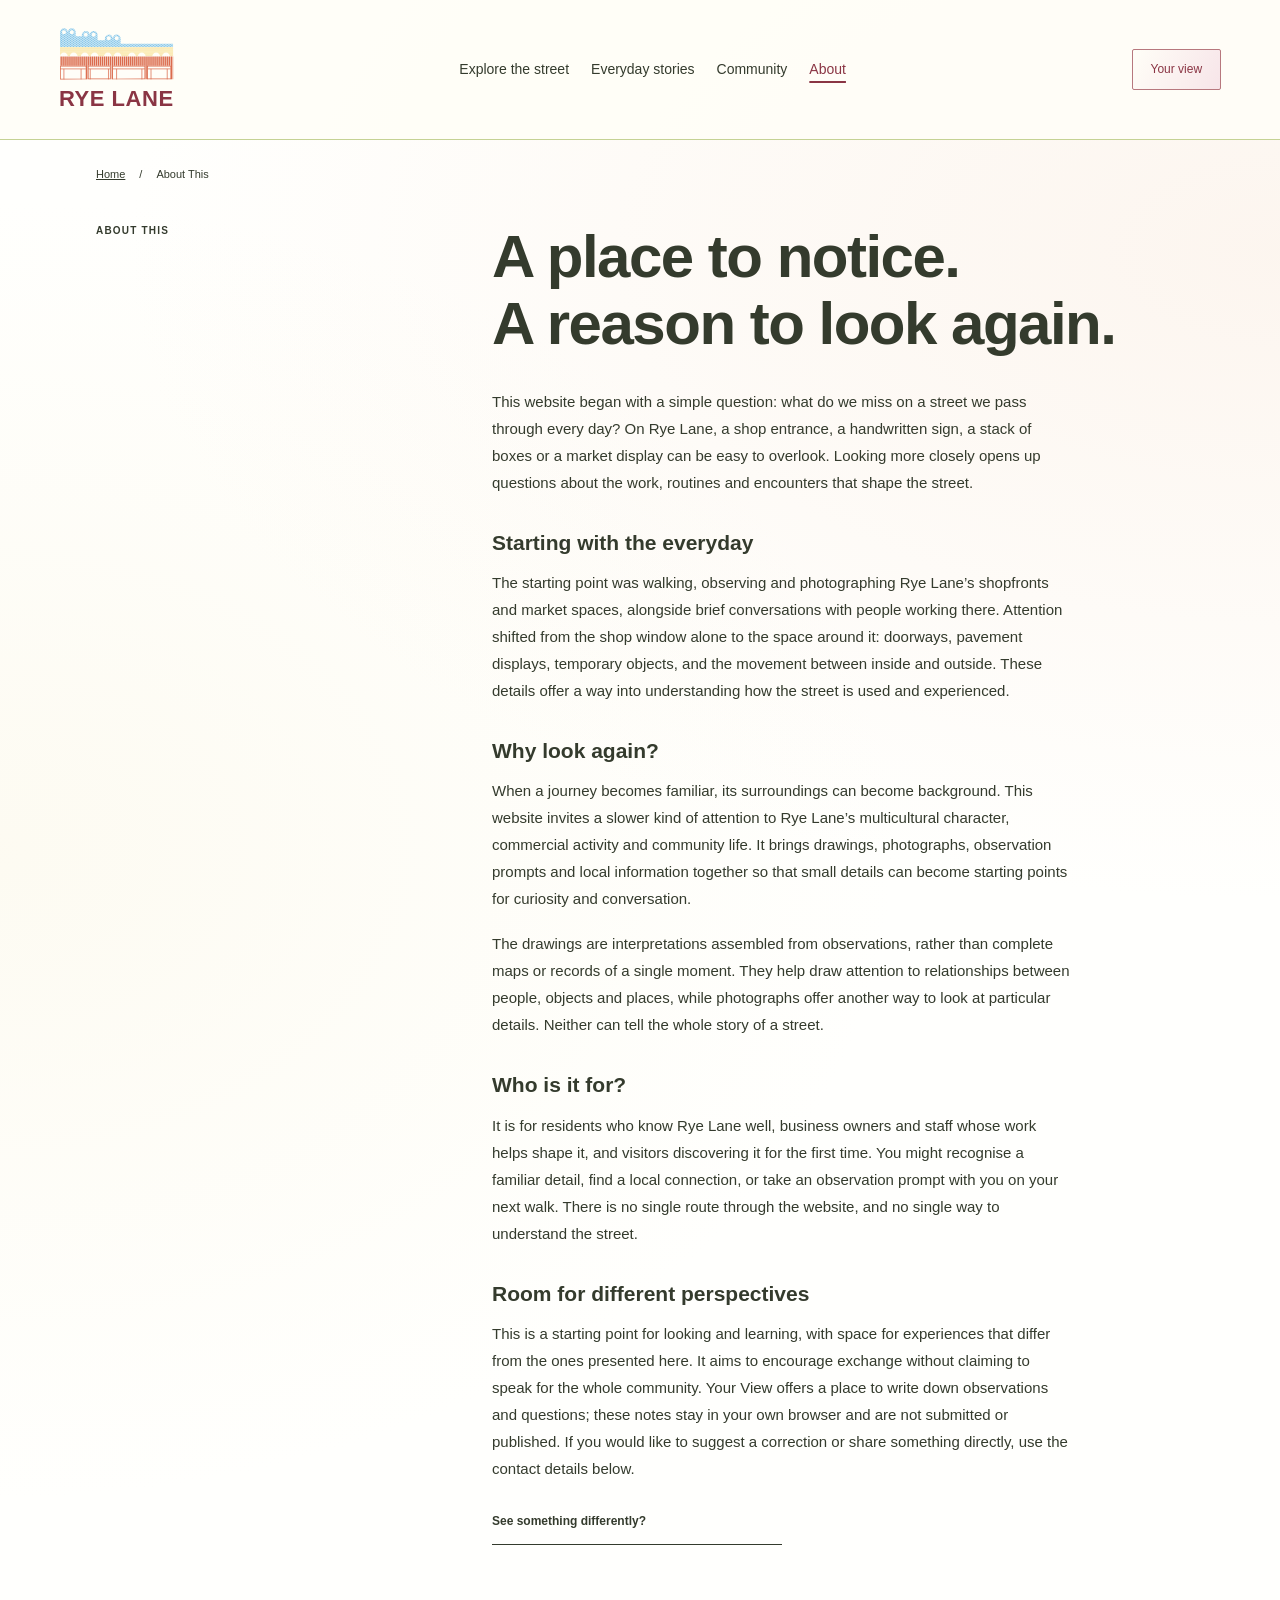
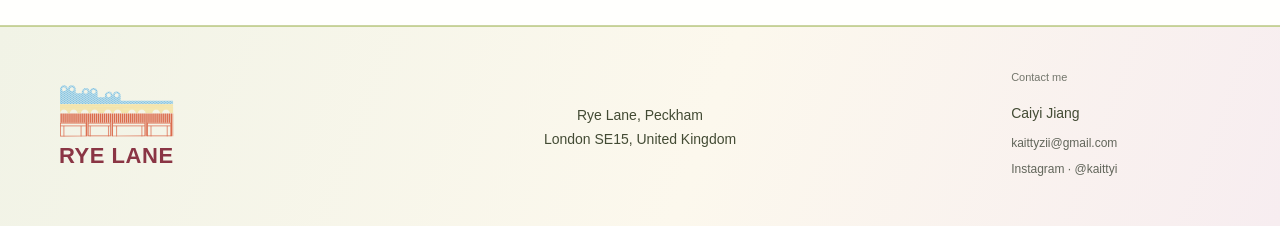
==== about.html @ 6ca85b4a "Archive current website" ====
<!doctype html>
<html lang="en"><head><meta charset="utf-8"><meta name="viewport" content="width=device-width,initial-scale=1"><meta name="description" content="Explore the shopfronts, market stalls and everyday details of Rye Lane, Peckham."><title>About This — Rye Lane</title><link rel="stylesheet" href="style.css"><link rel="stylesheet" href="theme.css?v=20261030-type-spacing"></head>
<body data-page="about"><a class="skip" href="#main">Skip to content</a><header><a class="brand" href="index.html">RYE LANE</a><nav aria-label="Main navigation"><a href="explore.html">Explore the street</a><a href="stories.html">Everyday stories</a><a href="community.html">Community</a><a href="about.html" aria-current="page">About</a></nav><a class="header-note" href="your-view.html">Your view </a></header>
<main id="main"><div class="breadcrumb"><a href="index.html">Home</a><span>/</span><span>About This</span></div><section id="about" class="about section"><p class="eyebrow">ABOUT THIS</p><div><h2 class="page-heading">A place to notice.<br>A reason to look again.</h2><div class="about-copy"><p>This website began with a simple question: what do we miss on a street we pass through every day? On Rye Lane, a shop entrance, a handwritten sign, a stack of boxes or a market display can be easy to overlook. Looking more closely opens up questions about the work, routines and encounters that shape the street.</p>
<h3>Starting with the everyday</h3><p>The starting point was walking, observing and photographing Rye Lane’s shopfronts and market spaces, alongside brief conversations with people working there. Attention shifted from the shop window alone to the space around it: doorways, pavement displays, temporary objects, and the movement between inside and outside. These details offer a way into understanding how the street is used and experienced.</p>
<h3>Why look again?</h3><p>When a journey becomes familiar, its surroundings can become background. This website invites a slower kind of attention to Rye Lane’s multicultural character, commercial activity and community life. It brings drawings, photographs, observation prompts and local information together so that small details can become starting points for curiosity and conversation.</p><p>The drawings are interpretations assembled from observations, rather than complete maps or records of a single moment. They help draw attention to relationships between people, objects and places, while photographs offer another way to look at particular details. Neither can tell the whole story of a street.</p>
<h3>Who is it for?</h3><p>It is for residents who know Rye Lane well, business owners and staff whose work helps shape it, and visitors discovering it for the first time. You might recognise a familiar detail, find a local connection, or take an observation prompt with you on your next walk. There is no single route through the website, and no single way to understand the street.</p>
<h3>Room for different perspectives</h3><p>This is a starting point for looking and learning, with space for experiences that differ from the ones presented here. It aims to encourage exchange without claiming to speak for the whole community. Your View offers a place to write down observations and questions; these notes stay in your own browser and are not submitted or published. If you would like to suggest a correction or share something directly, use the contact details below.</p></div><a class="text-link" href="your-view.html">See something differently? <span></span></a></div></section></main><footer><a class="brand" href="index.html">RYE LANE</a><p>Rye Lane, Peckham<br>London SE15, United Kingdom</p><div class="footer-contact"><h2>Contact me</h2><p>Caiyi Jiang</p><a href="mailto:kaittyzii@gmail.com">kaittyzii@gmail.com</a><a href="https://www.instagram.com/kaittyi/" target="_blank" rel="noopener noreferrer">Instagram · @kaittyi</a></div></footer>
<script src="script.js?v=20261030-market-layers"></script></body></html>
---- style.css ----
:root{--paper:#f5f0e6;--ink:#253e33;--red:#a53f2c;--line:#c9cbbd;--sage:#dfe5d6;--yellow:#eee0a8}*{box-sizing:border-box}html{scroll-behavior:smooth;scroll-padding-top:30px}body{margin:0;background:var(--paper);color:var(--ink);font-family:Arial,Helvetica,sans-serif;font-size:16px;line-height:1.55}a{color:inherit;text-decoration:none}button,input,textarea,select{font:inherit;color:inherit}button,a,select{touch-action:manipulation}button{cursor:pointer}button:focus-visible,a:focus-visible,select:focus-visible,textarea:focus-visible{outline:3px solid var(--red);outline-offset:5px}.skip{position:fixed;top:-100px;background:white;padding:15px;z-index:10}.skip:focus{top:0}header{display:flex;align-items:center;justify-content:space-between;gap:25px;padding:28px 4.6%;border-bottom:1px solid var(--line)}.brand{font-weight:800;letter-spacing:-1.5px;font-size:30px;line-height:1}.brand span{display:block;font-size:9px;letter-spacing:2.5px;margin-top:9px}nav{display:flex;gap:32px;font-size:13px}nav a:hover,footer a:hover{color:var(--red)}.header-note{font-size:12px;border:1px solid var(--ink);padding:10px 18px;border-radius:50%}.hero{padding:25px 4.6% 0}.hero-top,.hero-caption{display:flex;justify-content:space-between;align-items:center;gap:15px}.eyebrow{font-size:10px;letter-spacing:1.9px;font-weight:700}.edition{font:italic 17px Georgia,serif}.hero-title{display:flex;justify-content:space-between;align-items:end;gap:45px;padding:30px 0 40px}h1,h2,h3,p{margin-top:0}h1{font:clamp(55px,6.6vw,104px)/1.02 Georgia,serif;letter-spacing:-4px;margin:0}em{color:var(--red);font-weight:400}.hero-intro{max-width:290px;font-size:15px;padding-bottom:6px}.text-link{display:flex;align-items:center;justify-content:space-between;gap:30px;border:0;border-bottom:1px solid;background:none;padding:12px 0;font-size:12px;font-weight:700;text-align:left}.text-link span{font-size:24px}.hero-art{height:410px;position:relative;background:var(--sage);overflow:hidden;border-top:1px solid var(--ink);border-bottom:1px solid var(--ink)}.hero-art>img{width:100%;height:100%;object-fit:cover;object-position:50% 54%;mix-blend-mode:multiply}.art-label{position:absolute;left:22px;bottom:22px;background:var(--paper);padding:8px 12px;font-size:10px;letter-spacing:2px}.round-link{position:absolute;right:35px;top:30px;width:132px;height:132px;border-radius:50%;background:var(--red);color:var(--paper);display:flex;align-items:center;justify-content:center;text-align:center;font:italic 18px/1.2 Georgia,serif;transform:rotate(9deg)}.hero-caption{padding:15px 0;font-size:9px;letter-spacing:1.2px}.intro{display:grid;grid-template-columns:55px 1.4fr 1fr;gap:35px;padding:75px 8%;border-bottom:1px solid var(--line);align-items:center}.asterisk{font-size:55px;color:var(--red)}.intro>p{font:29px/1.3 Georgia,serif;margin:0}.intro>div{font-size:13px;max-width:300px}.section{padding:80px 7.5%;scroll-margin-top:20px}.section-title{display:flex;justify-content:space-between;align-items:end;gap:25px;margin-bottom:30px}h2{font:54px/1.08 Georgia,serif;letter-spacing:-1.8px;margin:14px 0 0}.section-title>p{font-size:13px;max-width:300px;margin:0 0 4px}.filters{display:flex;gap:9px;flex-wrap:wrap;margin:35px 0 30px}.filters button{border:1px solid var(--line);border-radius:25px;padding:9px 18px;background:transparent;font-size:12px}.filters button.active{background:var(--ink);border-color:var(--ink);color:var(--paper)}.filters span{margin-left:15px;font-size:9px}.scene-grid{display:grid;grid-template-columns:1.2fr 1fr;gap:36px 25px}.scene{display:block;background:none;border:0;padding:0;text-align:left;min-width:0}.scene[hidden]{display:none}.scene-img{position:relative;height:290px;overflow:hidden}.scene-img img{width:100%;height:100%;object-fit:contain;mix-blend-mode:multiply;transition:transform .4s}.scene:hover img{transform:scale(1.04)}.sage{background:var(--sage)}.peach{background:#e7c3a6}.yellow{background:var(--yellow)}.pink{background:#e6d2cc}.scene-index{position:absolute;top:14px;left:16px;font-size:11px}.open-arrow{position:absolute;right:14px;bottom:14px;border:1px solid var(--ink);border-radius:50%;height:34px;width:34px;text-align:center;line-height:32px}.scene-meta{display:flex;justify-content:space-between;align-items:center;gap:10px;margin-top:14px}.scene-meta h3{font:23px Georgia,serif;margin:0}.scene-meta>span{font-size:8px;letter-spacing:1px}.scene>p{font-size:12px;margin:7px 0 0}.small-note{font-size:11px;margin:28px 0 0;color:#536255}.stories{background:#e7e8dd}.story-feature{display:grid;grid-template-columns:1.25fr 1fr;gap:65px;align-items:center;margin:45px 0}.photo-frame{position:relative}.photo-frame img{width:100%;display:block;max-height:400px;object-fit:cover}.photo-frame>span{position:absolute;bottom:12px;left:12px;background:var(--paper);padding:6px 10px;font-size:9px;letter-spacing:1px}.story-copy h3{font:58px Georgia,serif;letter-spacing:-2px;margin:15px 0 22px}.story-copy>p:not(.eyebrow){font-size:14px;max-width:340px}.story-copy .text-link{width:100%;max-width:350px}.story-strips{display:grid;grid-template-columns:1fr 1fr;gap:40px}.story-strips button{display:flex;gap:20px;align-items:start;background:none;border:0;border-top:1px solid var(--ink);padding:20px 0;text-align:left}.story-strips button>span{font-size:12px}.story-strips button>span:last-child{margin-left:auto;font-size:24px}.story-strips h3{font:25px Georgia,serif;margin:0 0 8px}.story-strips p{font-size:12px;margin:0}.about{display:grid;grid-template-columns:1fr 2fr;gap:50px;border-bottom:1px solid var(--line)}.about h2{margin:0 0 30px}.about p:not(.eyebrow){max-width:580px;font-size:15px}.about .text-link{max-width:290px}.your-view{display:grid;grid-template-columns:1fr 1fr;gap:100px}.your-view>div>p:last-child{max-width:335px;font-size:14px;margin-top:25px}label{display:block;font-size:12px;margin-bottom:9px}select,textarea{border:1px solid #a6ae9d;background:transparent;width:100%;border-radius:0;padding:13px;font-size:13px;margin-bottom:22px}textarea{resize:vertical}.solid{width:100%;border:0;background:var(--ink);color:var(--paper);padding:15px;text-align:left;display:flex;justify-content:space-between;font-size:12px}.form-note,#note-status{font-size:11px;margin:12px 0}.download{border:0;border-bottom:1px solid;background:none;padding:8px 0;font-size:12px}footer{padding:40px 4.6%;background:var(--ink);color:var(--paper);display:flex;justify-content:space-between;align-items:center;gap:30px}footer p,footer>span{font-size:11px;margin:0}footer>span{text-align:right}dialog{border:0;padding:0;background:var(--paper);color:var(--ink);width:min(900px,94vw);max-height:90vh}dialog::backdrop{background:#10281ed1}.dialog-bar{position:sticky;top:0;background:var(--paper);display:flex;justify-content:space-between;align-items:center;padding:15px 24px;border-bottom:1px solid var(--line);z-index:1;font-size:10px;letter-spacing:1px}.dialog-bar button{background:none;border:0;padding:8px;font-size:12px}.dialog-content{padding:30px 40px}.dialog-content h2{margin:12px 0 20px}.dialog-content>img{width:100%;height:340px;object-fit:contain;background:var(--sage)}.dialog-content>p:not(.eyebrow){max-width:680px;font-size:15px}.image-switch{display:flex;gap:10px;margin:15px 0}.image-switch button{background:transparent;border:1px solid var(--ink);padding:7px 14px;font-size:11px}.image-switch button[aria-pressed=true]{background:var(--ink);color:var(--paper)}.look-prompt{display:flex;gap:30px;border-top:1px solid var(--line);padding:20px 0;margin-top:25px}.look-prompt span{font-size:9px;letter-spacing:1px;white-space:nowrap}.look-prompt p{font:22px Georgia,serif;margin:0}.small-note a{text-decoration:underline}body.modal-open{overflow:hidden}@media(min-width:1500px){main,header,footer{max-width:1600px;margin:auto}}@media(max-width:760px){header{padding:22px 6%;flex-wrap:wrap}.brand{font-size:25px}nav{order:3;width:100%;gap:22px;font-size:11px}.header-note{font-size:10px}.hero{padding:20px 6% 0}.edition{display:none}.hero-title{display:block;padding:25px 0}h1{font-size:58px;letter-spacing:-2.5px}.hero-intro{max-width:100%;margin-top:25px}.hero-intro>p{max-width:350px}.hero-intro .text-link{max-width:230px}.hero-art{height:300px}.round-link{right:15px;top:15px;width:100px;height:100px;font-size:14px}.hero-caption{font-size:8px}.hero-caption span:nth-child(2){display:none}.intro{grid-template-columns:35px 1fr;padding:45px 6%;gap:20px}.intro>p{font-size:24px}.intro>div{grid-column:2}.asterisk{font-size:38px}.section{padding:50px 6%}.section-title{display:block}.section-title>p{margin-top:22px}h2{font-size:43px}.scene-grid{grid-template-columns:1fr;gap:28px}.scene-img{height:270px}.scene-meta h3{font-size:23px}.filters{gap:7px}.filters button{font-size:10px;padding:9px 12px}.story-feature{grid-template-columns:1fr;gap:30px}.story-copy h3{font-size:48px}.story-strips{grid-template-columns:1fr;gap:10px}.about,.your-view{grid-template-columns:1fr;gap:28px}.about h2{font-size:39px}footer{align-items:start;flex-wrap:wrap;padding:30px 6%}footer>span{text-align:left}.dialog-content{padding:25px}.dialog-content h2{font-size:35px}.dialog-content>img{height:240px}.look-prompt{display:block}.look-prompt p{margin-top:12px}}@media(prefers-reduced-motion:reduce){html{scroll-behavior:auto}.scene-img img{transition:none}}

/* Illustrated homepage directory */
.hero-title{max-width:900px;margin:0 auto;text-align:center;display:block;padding:28px 0 38px}.hero-title h1{font-size:clamp(46px,5.1vw,76px);letter-spacing:-2.5px}.hero-title h1 br{display:none}.hero-intro{max-width:620px;margin:23px auto 0;padding:0;font-size:15px}.hero-intro p{margin-bottom:0}.hero-intro .text-link{display:none}.illustrated-directory{max-width:900px;margin:0 auto;display:grid;grid-template-columns:repeat(3,1fr);gap:22px}.illustrated-link{display:block;position:relative;padding:8px 20px 25px;text-align:center;color:var(--ink);border:1px solid transparent;transition:transform .2s,border-color .2s}.illustrated-link:hover{transform:translateY(-5px);border-color:var(--ink)}.illustrated-link svg{display:block;width:100%;height:175px;max-width:220px;margin:0 auto}.illustrated-link h2{font:24px Georgia,serif;letter-spacing:-.6px;margin:0 0 6px}.illustrated-link p{font-size:10px;margin:0}.tile-arrow{position:absolute;right:12px;top:10px;font-size:20px}.cream{background:#e6dfc7}.apricot{background:#e6bba2}.moss{background:#c7d1bb}.rose{background:#e7c9c3}.ochre{background:#e7cf8d}.blue{background:#c9d8d5}.directory-caption{text-align:center;font-size:9px;letter-spacing:1.5px;margin:26px 0 40px}.intro{padding-top:45px;padding-bottom:45px}@media(max-width:760px){.hero-title{padding-top:24px}.hero-title h1{font-size:43px;letter-spacing:-1.8px}.hero-intro{font-size:13px}.hero-intro>p{max-width:none}.illustrated-directory{grid-template-columns:repeat(2,1fr);gap:12px}.illustrated-link{padding:5px 10px 20px}.illustrated-link svg{height:140px}.illustrated-link h2{font-size:20px}.illustrated-link p{font-size:9px}.directory-caption{font-size:8px;letter-spacing:1px}}@media(prefers-reduced-motion:reduce){.illustrated-link{transition:none}}

.breadcrumb{display:flex;gap:14px;padding:25px 7.5% 0;font-size:11px}.breadcrumb a{text-decoration:underline}.breadcrumb+.section{padding-top:40px}body:has(.hero) footer{margin-top:25px}.scene-grid{align-items:start}

.page-heading{font:72px/1.05 Georgia,serif;letter-spacing:-2.5px;margin:20px 0 30px}.feed-explainer{border-left:3px solid var(--red);padding:14px 22px;background:#e7e8dd;font-size:13px;margin:35px 0}.feed-explainer p{margin:8px 0 0;max-width:720px}.feed-header{display:flex;justify-content:space-between;gap:20px;align-items:center;margin-top:50px}.feed-header h2,.sub-heading{font-size:32px;margin:0}.sub-heading{margin:55px 0 25px}#feed-status{font-size:12px;margin:18px 0}.news-card{border-top:1px solid var(--line);padding:25px 0}.news-card h3{font:27px/1.25 Georgia,serif;margin:10px 0 16px}.news-card p{font-size:14px;max-width:740px}.news-card .text-link{max-width:280px}.community-links{display:grid;grid-template-columns:1fr 1fr;gap:20px}.community-links>a{background:var(--sage);padding:25px}.community-links>a:nth-child(2n){background:#e6d6bc}.community-links span{font-size:9px;letter-spacing:1.5px}.community-links h3{font:26px Georgia,serif;margin:15px 0}.community-links p{font-size:13px;margin:0}.history-intro{font-size:18px;max-width:620px}.history-art{background:var(--sage);margin:35px 0 60px}.history-art img{width:100%;height:300px;object-fit:contain;mix-blend-mode:multiply}.history-art p{font-size:10px;padding:10px 20px}.timeline article{display:grid;grid-template-columns:190px 1fr;gap:40px;padding:35px 0;border-top:1px solid var(--line)}.timeline article>span{font-size:11px;letter-spacing:1px;color:var(--red);padding-top:5px}.timeline h2{font-size:31px;margin:0 0 15px;letter-spacing:-.5px}.timeline p{font-size:15px;max-width:640px}.timeline a{font-size:12px;text-decoration:underline}.history-end{background:var(--sage);padding:35px;margin:40px 0}.history-end h2{font-size:35px;margin:0 0 15px}.history-end p{font-size:14px}nav{gap:22px}.illustrated-directory{grid-template-columns:repeat(4,1fr);max-width:1100px;gap:18px}.illustrated-link h2{font-size:22px}.illustrated-link svg{height:155px}@media(max-width:1000px){nav{gap:14px;font-size:11px}.illustrated-directory{grid-template-columns:repeat(3,1fr)}}@media(max-width:760px){nav{flex-wrap:wrap;gap:12px 20px}.illustrated-directory{grid-template-columns:repeat(2,1fr)}.illustrated-link h2{font-size:19px}.illustrated-link svg{height:140px}.page-heading{font-size:48px}.community-links{grid-template-columns:1fr}.timeline article{grid-template-columns:1fr;gap:16px}.feed-header h2{font-size:27px}.feed-header{align-items:start}.feed-header button{font-size:10px}.history-art img{height:220px}}

.illustrated-directory{grid-template-columns:repeat(3,1fr);max-width:960px}.illustrated-link svg{height:150px}.illustrated-link h2{font-size:24px}.illustrated-link p{font-size:9px;letter-spacing:.25px}.shop-photo-grid{display:grid;grid-template-columns:1fr 1fr;gap:35px;margin-top:45px}.shop-photo-grid img{width:100%;height:320px;object-fit:cover}.shop-photo-grid .eyebrow{margin-top:20px}.shop-photo-grid h2{font-size:30px;margin:12px 0 20px}.shop-photo-grid p:not(.eyebrow){font-size:14px}.walk-cards{display:grid;grid-template-columns:repeat(3,1fr);gap:22px;margin:45px 0}.walk-cards article{background:var(--sage);padding:25px}.walk-cards article:nth-child(2){background:#e7cf8d}.walk-cards article:nth-child(3){background:#e7c9c3}.walk-number{display:block;font:65px Georgia,serif;opacity:.5;margin-bottom:25px}.walk-cards h2{font-size:30px;margin:15px 0 20px}.walk-cards p{font-size:13px}.walk-cards details{font-size:12px;border-top:1px solid #8c9b88;padding-top:15px}.walk-cards summary{cursor:pointer}.walk-cards details p{margin-top:15px}.walk-cards a{display:block;font-size:11px;text-decoration:underline;margin-top:22px}@media(max-width:760px){.illustrated-directory{grid-template-columns:repeat(3,1fr);gap:10px}.illustrated-link{padding:5px 8px 18px}.illustrated-link svg{height:105px}.illustrated-link h2{font-size:17px}.illustrated-link p{font-size:8px}.tile-arrow{font-size:15px;right:7px;top:6px}.shop-photo-grid,.walk-cards{grid-template-columns:1fr}.shop-photo-grid img{height:300px}}@media(max-width:450px){.illustrated-link h2{font-size:15px}.illustrated-link svg{height:85px}.illustrated-link p{line-height:1.4}}

/* Revised palette: paper, ink, cobalt and vermilion. */
:root{--paper:#fffdf7;--ink:#242522;--red:#254edb;--line:#d7d7cf;--sage:#e7edff;--yellow:#ffe46b}header{border-bottom-color:var(--ink)}.brand{color:#254edb}.hero-top .eyebrow{color:#254edb}.hero-title{max-width:940px;padding:38px 0 42px}.hero-title .home-title{font:38px/1.15 Georgia,serif;letter-spacing:-1px;color:#254edb;margin:0 0 24px}.home-statement{font:18px/1.8 Arial,Helvetica,sans-serif;max-width:900px;margin:0 auto;text-align:center;letter-spacing:0}.illustrated-directory{gap:22px}.illustrated-link{border:1px solid #242522;padding-top:10px}.illustrated-link:hover{border-color:#254edb;box-shadow:5px 5px 0 #254edb}.cream{background:#fff8df}.apricot{background:#ffded0}.moss{background:#edf1ff}.rose{background:#ffe7dc}.ochre{background:#ffe46b}.blue{background:#e3edff}.illustrated-link svg{color:#242522}.illustrated-link svg [fill="#f7edda"],.illustrated-link svg [fill="#f6edda"],.illustrated-link svg [fill="#f8edda"]{fill:#fffdf7}.illustrated-link svg [fill="#a54831"],.illustrated-link svg [fill="#a44731"],.illustrated-link svg [fill="#a74d37"],.illustrated-link svg [fill="#a53f2c"],.illustrated-link svg [fill="#ad4c32"],.illustrated-link svg [fill="#a95a42"]{fill:#f56336}.illustrated-link svg [fill="#b6c6a7"],.illustrated-link svg [fill="#8fa58c"],.illustrated-link svg [fill="#8ca78e"],.illustrated-link svg [fill="#406c57"]{fill:#5278ed}.illustrated-link svg [fill="#d7b36b"],.illustrated-link svg [fill="#d6b166"],.illustrated-link svg [fill="#d6b163"],.illustrated-link svg [fill="#edcb79"],.illustrated-link svg [fill="#e2b35e"],.illustrated-link svg [fill="#e5bd66"]{fill:#ffe46b}.stories{background:#f1f4ff}.feed-explainer,.history-end{background:#edf1ff}.community-links>a{background:#edf1ff}.community-links>a:nth-child(2n){background:#fff3cd}.walk-cards article{background:#edf1ff}.walk-cards article:nth-child(2){background:#ffe46b}.walk-cards article:nth-child(3){background:#ffded0}.timeline article>span{color:#254edb}.solid{background:#254edb}footer{background:#242522;color:#fffdf7}footer .brand{color:#fffdf7}.directory-caption{color:#254edb}@media(max-width:760px){.hero-title{padding:28px 0 32px}.hero-title .home-title{font-size:30px}.home-statement{font-size:14px;line-height:1.8}.illustrated-directory{gap:12px}}
/* Graffiti poster palette: asphalt, acid lime, violet, orange. */
:root{--paper:#e9e7df;--ink:#171717;--red:#6838dc;--line:#9a9a91;--sage:#d4e953;--yellow:#d4e953}body{background:#e9e7df}header{background:#171717;color:#e9e7df;border-bottom:3px solid #c5f12a}.brand{color:#c5f12a}.header-note{border-color:#c5f12a;color:#c5f12a;border-radius:0;transform:rotate(-4deg)}nav a:hover{color:#c5f12a}.hero-top .eyebrow{color:#171717}.hero-title .home-title{color:#171717;font-family:Arial,Helvetica,sans-serif;font-weight:900;font-size:44px;letter-spacing:-2px;text-transform:uppercase;line-height:1.05;display:inline-block;background:#c5f12a;padding:10px 18px;transform:rotate(-1.5deg)}.home-statement{font-size:16px;line-height:1.8}.illustrated-link{border:2px solid #171717;box-shadow:5px 5px 0 #171717;color:#171717}.illustrated-link:hover{border-color:#171717;box-shadow:8px 8px 0 #171717;transform:translate(-2px,-3px)}.cream{background:#c5f12a}.apricot{background:#ff7940}.moss{background:#a17aec}.rose{background:#ff7940}.ochre{background:#c5f12a}.blue{background:#b2a1ee}.illustrated-link:nth-child(3n+2){transform:rotate(.6deg)}.illustrated-link:nth-child(3n+2):hover{transform:rotate(.6deg) translate(-2px,-3px)}.illustrated-link h2{font:900 22px/1.1 Arial,Helvetica,sans-serif;letter-spacing:-.8px}.illustrated-link p{margin-top:10px;font-size:9px;font-weight:700}.illustrated-link svg [fill="#f7edda"],.illustrated-link svg [fill="#f6edda"],.illustrated-link svg [fill="#f8edda"]{fill:#e9e7df}.illustrated-link svg [fill="#a54831"],.illustrated-link svg [fill="#a44731"],.illustrated-link svg [fill="#a74d37"],.illustrated-link svg [fill="#a53f2c"],.illustrated-link svg [fill="#ad4c32"],.illustrated-link svg [fill="#a95a42"]{fill:#ff7940}.illustrated-link svg [fill="#b6c6a7"],.illustrated-link svg [fill="#8fa58c"],.illustrated-link svg [fill="#8ca78e"],.illustrated-link svg [fill="#406c57"]{fill:#7545d5}.illustrated-link svg [fill="#d7b36b"],.illustrated-link svg [fill="#d6b166"],.illustrated-link svg [fill="#d6b163"],.illustrated-link svg [fill="#edcb79"],.illustrated-link svg [fill="#e2b35e"],.illustrated-link svg [fill="#e5bd66"]{fill:#c5f12a}.directory-caption{color:#171717;font-weight:800}.stories{background:#d8cbed}.feed-explainer,.history-end{background:#d5e78c}.community-links>a{background:#d5e78c}.community-links>a:nth-child(2n){background:#d0b5ef}.walk-cards article{background:#c5f12a}.walk-cards article:nth-child(2){background:#b2a1ee}.walk-cards article:nth-child(3){background:#ff9970}.timeline article>span{color:#5830b4}.solid{background:#171717;color:#c5f12a}footer{background:#171717;color:#e9e7df}footer .brand{color:#c5f12a}.text-link:hover{color:#5830b4}@media(max-width:760px){.hero-title .home-title{font-size:30px;padding:9px 12px}.home-statement{font-size:14px}.illustrated-link h2{font-size:16px}.illustrated-link p{font-size:8px}}@media(max-width:450px){.illustrated-link h2{font-size:14px}}
/* Wall reference: chalk, soot, faded brick and small spray-colour accents. */
:root{--paper:#e6e3db;--ink:#20201f;--red:#d8753f;--line:#aaa69c;--sage:#d8d5cc;--yellow:#d5bd59}body{background:#e6e3db;color:#20201f}header{background:#e6e3db;color:#20201f;border-bottom:1px solid #99968d}.brand{color:#20201f}.header-note{border:1px solid #20201f;color:#20201f;background:#f2f0e9;transform:rotate(-2deg)}nav a:hover{color:#ab542b}.hero-top .eyebrow{color:#55534c}.hero-title .home-title{color:#20201f;background:none;transform:none;padding:0;font-size:42px;letter-spacing:-2px;margin-bottom:24px}.hero-title .home-title:after{content:"";display:block;height:5px;width:115px;margin:19px auto 0;background:#d8753f;transform:rotate(-2deg)}.home-statement{color:#393936}.illustrated-directory{gap:25px}.illustrated-link,.cream,.apricot,.moss,.rose,.ochre,.blue{background:#f1efe9;border:1px solid #343432;box-shadow:3px 4px 0 #a8a49a;position:relative}.illustrated-link:before{content:"";position:absolute;left:10px;right:10px;top:8px;bottom:8px;border-top:1px solid #bbb7ad;pointer-events:none}.illustrated-link:nth-child(3n+2){transform:rotate(.5deg)}.illustrated-link:nth-child(3n){transform:rotate(-.35deg)}.illustrated-link:hover{border-color:#20201f;box-shadow:5px 7px 0 #8c887e;transform:translateY(-3px)}.illustrated-link:nth-child(3n+2):hover{transform:rotate(.5deg) translateY(-3px)}.illustrated-link:nth-child(3n):hover{transform:rotate(-.35deg) translateY(-3px)}.illustrated-link h2{color:#20201f}.illustrated-link p{color:#59574f}.tile-arrow{color:#d8753f}.illustrated-link:nth-child(3n+2) .tile-arrow{color:#b9507a}.illustrated-link:nth-child(3n) .tile-arrow{color:#438e98}.illustrated-link svg [fill="#f7edda"],.illustrated-link svg [fill="#f6edda"],.illustrated-link svg [fill="#f8edda"]{fill:#d4d1c8}.illustrated-link svg [fill="#a54831"],.illustrated-link svg [fill="#a44731"],.illustrated-link svg [fill="#a74d37"],.illustrated-link svg [fill="#a53f2c"],.illustrated-link svg [fill="#ad4c32"],.illustrated-link svg [fill="#a95a42"]{fill:#d8753f}.illustrated-link svg [fill="#b6c6a7"],.illustrated-link svg [fill="#8fa58c"],.illustrated-link svg [fill="#8ca78e"],.illustrated-link svg [fill="#406c57"]{fill:#72afb4}.illustrated-link svg [fill="#d7b36b"],.illustrated-link svg [fill="#d6b166"],.illustrated-link svg [fill="#d6b163"],.illustrated-link svg [fill="#edcb79"],.illustrated-link svg [fill="#e2b35e"],.illustrated-link svg [fill="#e5bd66"]{fill:#d5bd59}.illustrated-link:nth-child(3) svg [fill="#a44731"]{fill:#c66391}.directory-caption{color:#56534c}.stories{background:#d5d2c9}.feed-explainer,.history-end{background:#d8d4c9}.community-links>a{background:#dedbd2}.community-links>a:nth-child(2n){background:#d3d7d5}.walk-cards article{background:#dedbd2}.walk-cards article:nth-child(2){background:#e1d8b5}.walk-cards article:nth-child(3){background:#d9c9c2}.timeline article>span{color:#a64c26}.solid{background:#20201f;color:#f1efe9}footer{background:#292928;color:#e6e3db}footer .brand{color:#e6e3db}.text-link:hover{color:#a64c26}@media(max-width:760px){.hero-title .home-title{font-size:30px}.illustrated-directory{gap:14px}}
/* Street scenes share one neutral background. */
.explore .scene-img{background:#f1efe9;border:1px solid #aaa69c;box-shadow:none;transform:none}
.explore .scene-img img{filter:grayscale(1);mix-blend-mode:multiply}

.source-detail{font-size:11px!important;line-height:1.6;color:#625e55;max-width:640px;margin:12px 0 0}.history .timeline{margin-top:45px}
/* Softer wall palette: warm chalk, graphite, dusty teal and clay. */
:root{--paper:#f0ede6;--ink:#353632;--red:#a96950;--line:#c6c3ba;--sage:#dedfd7;--yellow:#c7b782}body{background:var(--paper);color:var(--ink)}header{background:var(--paper);color:var(--ink);border-bottom:1px solid #c6c3ba}.brand{color:#3e514d}.header-note{color:#3e514d;border-color:#89958d;background:transparent;transform:none}.hero-title .home-title{color:#3e514d}.hero-title .home-title:after{background:#b38870;height:3px}.home-statement{color:#50514b}.hero-top .eyebrow,.edition{color:#6a6c63}.illustrated-link,.cream,.apricot,.moss,.rose,.ochre,.blue{background:#f8f6f0;border:1px solid #b7b9af;box-shadow:2px 3px 0 #d3d0c6}.illustrated-link:before{border-top-color:#dfdcd2}.illustrated-link:nth-child(3n+2),.illustrated-link:nth-child(3n){transform:none}.illustrated-link:hover,.illustrated-link:nth-child(3n+2):hover,.illustrated-link:nth-child(3n):hover{border-color:#82948c;box-shadow:3px 5px 0 #d3d0c6;transform:translateY(-2px)}.illustrated-link h2{color:#3e514d}.illustrated-link p{color:#71736a}.illustrated-link svg{color:#52594f}.tile-arrow,.illustrated-link:nth-child(3n+2) .tile-arrow,.illustrated-link:nth-child(3n) .tile-arrow{color:#8c9b90}.illustrated-link svg [fill="#f7edda"],.illustrated-link svg [fill="#f6edda"],.illustrated-link svg [fill="#f8edda"]{fill:#e5e1d6}.illustrated-link svg [fill="#a54831"],.illustrated-link svg [fill="#a44731"],.illustrated-link svg [fill="#a74d37"],.illustrated-link svg [fill="#a53f2c"],.illustrated-link svg [fill="#ad4c32"],.illustrated-link svg [fill="#a95a42"]{fill:#bd927b}.illustrated-link svg [fill="#b6c6a7"],.illustrated-link svg [fill="#8fa58c"],.illustrated-link svg [fill="#8ca78e"],.illustrated-link svg [fill="#406c57"]{fill:#9fb8af}.illustrated-link svg [fill="#d7b36b"],.illustrated-link svg [fill="#d6b166"],.illustrated-link svg [fill="#d6b163"],.illustrated-link svg [fill="#edcb79"],.illustrated-link svg [fill="#e2b35e"],.illustrated-link svg [fill="#e5bd66"]{fill:#cfc096}.illustrated-link:nth-child(3) svg [fill="#a44731"]{fill:#b99ba4}.directory-caption{color:#72756a}.stories{background:#e6e7de}.feed-explainer,.history-end,.community-links>a{background:#e1e5da}.community-links>a:nth-child(2n){background:#e6dfd3}.walk-cards article{background:#e1e5da}.walk-cards article:nth-child(2){background:#e8e1cd}.walk-cards article:nth-child(3){background:#e6dcd6}.solid{background:#485b50;color:#f8f6f0}footer{background:#48534a;color:#f0ede6}footer .brand{color:#f0ede6}.explore .scene-img{background:#f8f6f0;border-color:#c6c3ba}
/* Brighter page canvas; preserve the current illustration colours. */
:root{--paper:#fffefa}body,header{background:#fffefa}.illustrated-link,.cream,.apricot,.moss,.rose,.ochre,.blue{background:#fffefa}.header-note{background:transparent}.explore .scene-img{background:#fffefa}dialog,.dialog-bar{background:#fffefa}
/* Pinterest references: sky blue / cream landscape + green / pink illustration. */
:root{--paper:#fffdf5;--ink:#285d4f;--red:#c9785d;--line:#ccd3b7;--sage:#e8edce;--yellow:#d2d88d}body,header{background:#fffdf5;color:#285d4f}header{border-bottom-color:#cbd1b5}.brand,.hero-title .home-title{color:#285d4f}.header-note{color:#285d4f;border-color:#77977c;background:#f5f5df}.hero-top .eyebrow,.edition{color:#547762}.home-statement{color:#365d50}.hero-title .home-title:after{background:#87a9cf;height:4px;width:120px}.illustrated-link{border:1px solid #a7bc98;box-shadow:2px 3px 0 #d8dfc5}.illustrated-link,.cream{background:#f8f4df}.apricot{background:#f1dbd6}.moss{background:#e2e7b4}.rose{background:#f1dfeb}.ochre{background:#e9edc7}.blue{background:#e1ebf7}.illustrated-link:nth-child(1){background:#e1ebf7}.illustrated-link:nth-child(2){background:#e3e9bc}.illustrated-link:nth-child(3){background:#f1dfe9}.illustrated-link:nth-child(4){background:#e5edda}.illustrated-link:nth-child(5){background:#f8f1d9}.illustrated-link:nth-child(6){background:#e1ebf7}.illustrated-link:nth-child(7){background:#f1dfe9}.illustrated-link:nth-child(8){background:#e3e9bc}.illustrated-link:nth-child(9){background:#f8f1d9}.illustrated-link:before{border-top-color:#ffffff99}.illustrated-link h2{color:#285d4f}.illustrated-link p{color:#506c58}.illustrated-link svg{color:#34775e}.illustrated-link svg [fill="#f7edda"],.illustrated-link svg [fill="#f6edda"],.illustrated-link svg [fill="#f8edda"]{fill:#fff9e7}.illustrated-link svg [fill="#a54831"],.illustrated-link svg [fill="#a44731"],.illustrated-link svg [fill="#a74d37"],.illustrated-link svg [fill="#a53f2c"],.illustrated-link svg [fill="#ad4c32"],.illustrated-link svg [fill="#a95a42"]{fill:#d99079}.illustrated-link svg [fill="#b6c6a7"],.illustrated-link svg [fill="#8fa58c"],.illustrated-link svg [fill="#8ca78e"],.illustrated-link svg [fill="#406c57"]{fill:#86a8cf}.illustrated-link svg [fill="#d7b36b"],.illustrated-link svg [fill="#d6b166"],.illustrated-link svg [fill="#d6b163"],.illustrated-link svg [fill="#edcb79"],.illustrated-link svg [fill="#e2b35e"],.illustrated-link svg [fill="#e5bd66"]{fill:#cbd38c}.illustrated-link:nth-child(3) svg [fill="#a44731"]{fill:#ddaecb}.tile-arrow,.illustrated-link:nth-child(3n+2) .tile-arrow,.illustrated-link:nth-child(3n) .tile-arrow{color:#448168}.illustrated-link:hover,.illustrated-link:nth-child(3n+2):hover,.illustrated-link:nth-child(3n):hover{border-color:#477b61;box-shadow:3px 5px 0 #c7d4b5}.directory-caption{color:#5d7b5a}.stories{background:#edf2df}.feed-explainer,.history-end,.community-links>a{background:#e9edce}.community-links>a:nth-child(2n){background:#e1ebf7}.walk-cards article{background:#e1ebf7}.walk-cards article:nth-child(2){background:#e3e9bc}.walk-cards article:nth-child(3){background:#f1dfe9}.solid{background:#34775e;color:#fffdf5}footer{background:#dce5c7;color:#285d4f}footer .brand{color:#285d4f}.explore .scene-img{background:#fffdf5;border-color:#c9c9bb}.explore .scene-img img{filter:grayscale(1)}dialog,.dialog-bar{background:#fffdf5}.timeline article>span{color:#976047}.text-link:hover{color:#976047}
---- theme.css ----
/* Paper collage / apple green / berry, with static colour washes. */
:root{--paper:#fffef8;--ink:#343b2d;--red:#a44955;--line:#cbd4a3;--sage:#edf1d3;--yellow:#f1e8ad}body{background:#fffef8;color:#343b2d}header{background:#fffef8;color:#343b2d;border-bottom:1px solid #c5d294}.brand{color:#8a3544}.header-note{color:#8a3544;border:1px solid #b7787e;background:linear-gradient(115deg,#fffef7,#f7e5e9);border-radius:2px}nav a:hover{color:#a44955}.hero{background:radial-gradient(ellipse 35% 24% at 8% 17%,#dae7f8a6,transparent 100%),radial-gradient(ellipse 38% 24% at 94% 23%,#f6dce2a6,transparent 100%),radial-gradient(ellipse 38% 25% at 47% 61%,#f6eab666,transparent 100%)}.hero-title .home-title{color:#8a3544;font-family:Georgia,serif;font-weight:400;text-transform:none;letter-spacing:-1.3px;font-size:44px}.hero-title .home-title:after{width:155px;height:4px;background:linear-gradient(90deg,#aac66c,#f0de9c,#d599a6);transform:rotate(-1deg)}.home-statement{color:#43463c}.hero-top .eyebrow{color:#73833b}.edition{color:#8b7375}.illustrated-directory{gap:25px}.illustrated-link,.illustrated-link:nth-child(n){background:#fffef8;border:1px solid #b8c783;box-shadow:3px 3px 0 #e7ebd4;transform:none}.illustrated-link:nth-child(1),.illustrated-link:nth-child(6){background:radial-gradient(ellipse at 80% 15%,#d4e4f3 0,transparent 70%),linear-gradient(135deg,#fffef8,#f1f5e7)}.illustrated-link:nth-child(2),.illustrated-link:nth-child(8){background:radial-gradient(ellipse at 20% 20%,#dde9b6 0,transparent 74%),linear-gradient(145deg,#fffef8,#f3f5e6)}.illustrated-link:nth-child(3),.illustrated-link:nth-child(7){background:radial-gradient(ellipse at 82% 25%,#f2d4df 0,transparent 75%),linear-gradient(140deg,#fffef8,#fff7ec)}.illustrated-link:nth-child(4){background:linear-gradient(140deg,#eef4d7,#fffef8 60%,#e7eff6)}.illustrated-link:nth-child(5),.illustrated-link:nth-child(9){background:radial-gradient(ellipse at 25% 12%,#f2e6b6 0,transparent 75%),linear-gradient(145deg,#fffef8,#f5e8e9)}.illustrated-link:before{border-top-color:#ffffffbb}.illustrated-link h2{color:#663d45;font-weight:700;font-family:Georgia,serif;font-size:24px;letter-spacing:-.6px}.illustrated-link p{color:#636a4b;font-weight:400}.illustrated-link:hover,.illustrated-link:nth-child(n):hover{border-color:#8a3544;box-shadow:4px 5px 0 #dce4ba;transform:translateY(-3px)}.illustrated-link svg{color:#59683e}.tile-arrow,.illustrated-link:nth-child(n) .tile-arrow{color:#a44955}.illustrated-link svg [fill="#f7edda"],.illustrated-link svg [fill="#f6edda"],.illustrated-link svg [fill="#f8edda"]{fill:#fffdf0}.illustrated-link svg [fill="#a54831"],.illustrated-link svg [fill="#a44731"],.illustrated-link svg [fill="#a74d37"],.illustrated-link svg [fill="#a53f2c"],.illustrated-link svg [fill="#ad4c32"],.illustrated-link svg [fill="#a95a42"]{fill:#bd7881}.illustrated-link svg [fill="#b6c6a7"],.illustrated-link svg [fill="#8fa58c"],.illustrated-link svg [fill="#8ca78e"],.illustrated-link svg [fill="#406c57"]{fill:#acc869}.illustrated-link svg [fill="#d7b36b"],.illustrated-link svg [fill="#d6b166"],.illustrated-link svg [fill="#d6b163"],.illustrated-link svg [fill="#edcb79"],.illustrated-link svg [fill="#e2b35e"],.illustrated-link svg [fill="#e5bd66"]{fill:#e5d68e}.illustrated-link:nth-child(3) svg [fill="#a44731"]{fill:#b86a79}.directory-caption{color:#77814e}.stories{background:#fffef8}.feed-explainer,.history-end{background:linear-gradient(110deg,#edf2d8,#fff9ec)}.community-links>a{background:linear-gradient(145deg,#f0f4dc,#fffef8)}.community-links>a:nth-child(2n){background:linear-gradient(145deg,#e6eef7,#fff7f0)}.walk-cards article{background:linear-gradient(150deg,#e1ecf7,#fffef8)}.walk-cards article:nth-child(2){background:linear-gradient(150deg,#e3edbc,#fffef8)}.walk-cards article:nth-child(3){background:linear-gradient(150deg,#f2dce4,#fffef8)}.solid{background:#8a3544;color:#fffef8}.timeline article>span,.text-link:hover{color:#8a3544}.explore .scene-img{background:#fffef8;border:1px solid #c8c9bc}.explore .scene-img img{filter:grayscale(1)}footer{background:linear-gradient(110deg,#dbe7b3,#f5efd7 55%,#eedde1);color:#434b34;border-top:1px solid #c5d294}footer .brand{color:#8a3544}dialog,.dialog-bar{background:#fffef8}.dialog-content>img{background:#fffef8}label{color:#663d45}select,textarea{background:#fffef8;border-color:#b8c783}.filters button.active{background:#59683e;border-color:#59683e}@media(max-width:760px){.hero-title .home-title{font-size:32px}.illustrated-link h2{font-size:17px}.illustrated-directory{gap:13px}.hero{background:radial-gradient(ellipse at 0 10%,#e4edf780,transparent 40%),radial-gradient(ellipse at 100% 25%,#f7e2e880,transparent 45%)}}@media(max-width:450px){.illustrated-link h2{font-size:15px}}

/* Shared interior-page colour wash, with calm image surfaces. */
body:not(:has(.hero)){background:radial-gradient(ellipse 65% 480px at 0 180px,#e0ebf6a6,transparent 100%),radial-gradient(ellipse 60% 650px at 100% 460px,#f3dfe7a1,transparent 100%),radial-gradient(ellipse 70% 600px at 25% 1050px,#f3edc780,transparent 100%),#fffef8;background-repeat:no-repeat}body:not(:has(.hero)) header{background:#fffef8e8}body:not(:has(.hero)) main{background:transparent}.stories{background:transparent}.scene-index{color:#343b2d}.open-arrow,.tile-arrow,.text-link>span,.solid>span{display:none}.your-view select,.your-view textarea{background:#fffef8b8}.dialog-content>img{background:#fffef8}.dialog-content .look-prompt{background:linear-gradient(110deg,#edf2d880,#f6e3eb66);padding:20px}.about{border-bottom-color:#cbd4a3}

/* Individual page compositions within the shared pastel palette. */
body[data-page="explore"]{background:radial-gradient(ellipse 85% 650px at 100% 190px,#cfe2f5b8,transparent 100%),radial-gradient(ellipse 60% 650px at 0 1000px,#e1eacb80,transparent 100%),#fffef8}
body[data-page="shops"]{background:radial-gradient(ellipse 100% 650px at 45% 250px,#f3e6b8b3,transparent 100%),radial-gradient(ellipse 60% 650px at 100% 1050px,#ecdce580,transparent 100%),#fffef8}
body[data-page="stories"]{background:radial-gradient(ellipse 90% 700px at 0 330px,#f0cfdcb3,transparent 100%),radial-gradient(ellipse 75% 650px at 100% 1100px,#f5e8c29c,transparent 100%),#fffef8}
body[data-page="community"]{background:radial-gradient(ellipse 85% 750px at 100% 380px,#dae9b9ad,transparent 100%),radial-gradient(ellipse 70% 650px at 0 1250px,#dceaf580,transparent 100%),#fffef8}
body[data-page="history"]{background:radial-gradient(ellipse 90% 900px at 0 400px,#f2e3b3a6,transparent 100%),radial-gradient(ellipse 75% 800px at 100% 1500px,#edddd48c,transparent 100%),#fffef8}
body[data-page="walk"]{background:radial-gradient(ellipse 100% 600px at 50% 220px,#e1eac0ad,transparent 100%),radial-gradient(ellipse 75% 700px at 100% 850px,#d4e6f299,transparent 100%),#fffef8}
body[data-page="local-links"]{background:radial-gradient(ellipse 90% 700px at 0 270px,#dddcf2a6,transparent 100%),radial-gradient(ellipse 75% 600px at 100% 900px,#dee9c48c,transparent 100%),#fffef8}
body[data-page="about"]{background:radial-gradient(ellipse 90% 650px at 100% 250px,#f2dbcaad,transparent 100%),radial-gradient(ellipse 70% 650px at 0 850px,#eee4bc80,transparent 100%),#fffef8}
body[data-page="your-view"]{background:radial-gradient(ellipse 90% 650px at 50% 500px,#eadcf0a6,transparent 100%),radial-gradient(ellipse 65% 600px at 0 180px,#f1e3d780,transparent 100%),#fffef8}
/* Whiter canvas and lighter, less green colour washes. */
:root{--paper:#fffffd;--sage:#f5f5ea;--line:#dbddd2}body,header{background-color:#fffffd}header{background:#fffffdf2}.hero{background:radial-gradient(ellipse 35% 24% at 8% 17%,#e6eef880,transparent 100%),radial-gradient(ellipse 38% 24% at 94% 23%,#f8e8ed80,transparent 100%),radial-gradient(ellipse 38% 25% at 47% 61%,#faf3dd55,transparent 100%)}body[data-page="explore"]{background:radial-gradient(ellipse 85% 650px at 100% 190px,#e3eef88c,transparent 100%),radial-gradient(ellipse 60% 650px at 0 1000px,#f4f2e550,transparent 100%),#fffffd}body[data-page="shops"]{background:radial-gradient(ellipse 100% 650px at 45% 250px,#faf0d580,transparent 100%),radial-gradient(ellipse 60% 650px at 100% 1050px,#f4e9ef60,transparent 100%),#fffffd}body[data-page="stories"]{background:radial-gradient(ellipse 90% 700px at 0 330px,#f7e3eb88,transparent 100%),radial-gradient(ellipse 75% 650px at 100% 1100px,#faf1da70,transparent 100%),#fffffd}body[data-page="community"]{background:radial-gradient(ellipse 85% 750px at 100% 380px,#f0f2e480,transparent 100%),radial-gradient(ellipse 70% 650px at 0 1250px,#e6eff870,transparent 100%),#fffffd}body[data-page="history"]{background:radial-gradient(ellipse 90% 900px at 0 400px,#faf0d580,transparent 100%),radial-gradient(ellipse 75% 800px at 100% 1500px,#f5e9e360,transparent 100%),#fffffd}body[data-page="walk"]{background:radial-gradient(ellipse 100% 600px at 50% 220px,#f3f3e580,transparent 100%),radial-gradient(ellipse 75% 700px at 100% 850px,#e4eff880,transparent 100%),#fffffd}body[data-page="local-links"]{background:radial-gradient(ellipse 90% 700px at 0 270px,#eeebf680,transparent 100%),radial-gradient(ellipse 75% 600px at 100% 900px,#f4f2e560,transparent 100%),#fffffd}body[data-page="about"]{background:radial-gradient(ellipse 90% 650px at 100% 250px,#faece180,transparent 100%),radial-gradient(ellipse 70% 650px at 0 850px,#faf4df60,transparent 100%),#fffffd}body[data-page="your-view"]{background:radial-gradient(ellipse 90% 650px at 50% 500px,#f2e9f780,transparent 100%),radial-gradient(ellipse 65% 600px at 0 180px,#faf0e760,transparent 100%),#fffffd}.explore .scene-img,dialog,.dialog-bar,.dialog-content>img{background:#fffffd}.feed-explainer,.history-end{background:linear-gradient(110deg,#f5f5e9,#fffaf1)}footer{background:linear-gradient(110deg,#f1f3e6,#fcf8ed 55%,#f7edf0)}.illustrated-link:nth-child(2),.illustrated-link:nth-child(8){background:radial-gradient(ellipse at 20% 20%,#eef1d9 0,transparent 74%),linear-gradient(145deg,#fffffd,#fafbf4)}.illustrated-link:nth-child(4){background:linear-gradient(140deg,#f4f6e9,#fffffd 60%,#edf3fa)}

/* Home: original artwork, simple outlines and quieter typography. */
body[data-page="index"] .hero{background:none}
body[data-page="index"] .hero-title .home-title{font-size:clamp(28px,4.1vw,46px)}
body[data-page="index"] .home-statement{font-size:14px;line-height:1.8}
body[data-page="index"] header nav{font-size:11px}
body[data-page="index"] .illustrated-link:nth-child(n){background:transparent;border:1px solid #b9bcb0;box-shadow:none;padding:10px 10px 18px;transform:none}
body[data-page="index"] .illustrated-link::before,body[data-page="index"] .illustrated-link::after{display:none}
body[data-page="index"] .illustrated-link:nth-child(n):hover{background:transparent;border-color:#8a3544;box-shadow:none;transform:translateY(-2px)}
body[data-page="index"] .illustrated-link .artist-icon{width:100%;max-width:none;height:190px;margin:0 auto 8px}
body[data-page="index"] .illustrated-link h2{font-size:19px;line-height:1.2;letter-spacing:-.3px;margin:0}
body[data-page="index"] .tile-arrow{display:none}
@media(max-width:760px){body[data-page="index"] .illustrated-link .artist-icon{height:160px}body[data-page="index"] .illustrated-link h2{font-size:17px}}
@media(max-width:450px){body[data-page="index"] .illustrated-link .artist-icon{height:135px}body[data-page="index"] .illustrated-link h2{font-size:15px}}

/* Reference-inspired square illustration tiles. */
body[data-page="index"] .illustrated-directory{gap:24px;align-items:stretch}
body[data-page="index"] .illustrated-link:nth-child(n){position:relative;display:flex;flex-direction:column;justify-content:flex-end;aspect-ratio:1;min-height:0;padding:0 8px 12px;overflow:hidden;background:#fff;border-color:#d6d6ce}
body[data-page="index"] .illustrated-link .artist-icon{position:absolute;inset:0 0 32px;width:100%;height:calc(100% - 32px);max-width:none;margin:0}
body[data-page="index"] .illustrated-link h2{position:relative;font-family:Arial,sans-serif;font-size:13px;font-weight:500;line-height:1.2;letter-spacing:.025em;text-align:center}
body[data-page="index"] .illustrated-link:last-child .artist-icon{inset:0;height:100%}
body[data-page="index"] .illustrated-link:last-child .speech-title{position:absolute;left:26%;top:40%;width:40%;margin:0;font-size:12px;color:#569bbe;transform:translateY(-50%);text-transform:uppercase}
@media(max-width:450px){body[data-page="index"] .illustrated-directory{gap:14px}body[data-page="index"] .illustrated-link h2{font-size:11px}body[data-page="index"] .illustrated-link:last-child .speech-title{font-size:9px}}

/* Borderless tiles with captions close to the drawings. */
body[data-page="index"] .illustrated-link:nth-child(n),body[data-page="index"] .illustrated-link:nth-child(n):hover{border:0;background:#fff;box-shadow:none}
body[data-page="index"] .illustrated-link:nth-child(n){justify-content:flex-start;padding:0;overflow:hidden}
body[data-page="index"] .illustrated-link .artist-icon{position:relative;inset:auto;flex:none;width:100%;height:82%;margin:0}
body[data-page="index"] .illustrated-link h2{margin:-3px 8px 0}
body[data-page="index"] .illustrated-link:last-child .artist-icon{position:absolute;inset:0;height:100%;margin:0}
body[data-page="index"] .illustrated-link:last-child .speech-title{left:27%;top:47%;width:38%;margin:0;transform:translateY(-50%);text-align:center}
body[data-page="index"] .illustrated-link:nth-child(1) h2,body[data-page="index"] .illustrated-link:nth-child(5) h2{transform:translateY(-16px)}
body[data-page="index"] .illustrated-link:nth-child(3) h2,body[data-page="index"] .illustrated-link:nth-child(4) h2{transform:translateY(-24px)}
body[data-page="index"] .illustrated-link:nth-child(7) h2,body[data-page="index"] .illustrated-link:nth-child(8) h2{transform:translateY(-44px)}
body[data-page="index"] .illustrated-link:last-child .speech-title{top:44%;transform:translateY(-50%)}
@media(max-width:450px){body[data-page="index"] .illustrated-link:nth-child(7) h2,body[data-page="index"] .illustrated-link:nth-child(8) h2{transform:translateY(-25px)}body[data-page="index"] .illustrated-link:nth-child(3) h2,body[data-page="index"] .illustrated-link:nth-child(4) h2{transform:translateY(-14px)}}
/* Equal artwork areas on a warm, uniform gallery canvas. */
body[data-page="index"] .illustrated-link:last-child .artist-icon{position:relative;inset:auto;width:100%;height:82%;margin:0}
body[data-page="index"] .illustrated-link:last-child .speech-title{left:31%;top:36.1%;width:31.2%;transform:translateY(-50%)}
/* Shared caption baseline for every row. */
body[data-page="index"] .illustrated-link:nth-child(n):not(:last-child) h2{position:absolute;left:0;right:0;top:82%;margin:0 8px;transform:none;line-height:1.2}
/* Fine adjustments to the local illustration and speech label. */
body[data-page="index"] .illustrated-link:nth-child(7) .artist-icon{transform:scale(1.13);transform-origin:50% 42%}
body[data-page="index"] .illustrated-link:last-child .speech-title{font-size:13px;font-weight:500;letter-spacing:.035em;text-transform:uppercase;left:31.5%;width:31.2%;top:36.1%}
@media(max-width:450px){body[data-page="index"] .illustrated-link:last-child .speech-title{font-size:10px;letter-spacing:.015em}}
body[data-page="index"] .illustrated-link:last-child .speech-title{text-transform:none;letter-spacing:0;white-space:nowrap;font-size:12px}
@media(max-width:450px){body[data-page="index"] .illustrated-link:last-child .speech-title{font-size:9px}}

/* Homepage invitation */
.home-subtitle{font:17px/1.6 Arial,Helvetica,sans-serif;color:#50514b;max-width:650px;margin:0 auto 24px;text-align:center}
@media(max-width:760px){.home-subtitle{font-size:15px;margin-bottom:20px}}

/* Shared footer contact details */
footer>p{font:14px/1.7 Arial,Helvetica,sans-serif;margin:0}.footer-contact{font:11px/1.7 Arial,Helvetica,sans-serif}.footer-contact h2{font:400 14px/1.7 Arial,Helvetica,sans-serif;letter-spacing:normal;word-spacing:normal;margin:0 0 12px}.footer-contact p{font:400 14px/1.7 Arial,Helvetica,sans-serif;margin:0 0 4px}.footer-contact a{display:block;font-size:11px;overflow-wrap:anywhere}.footer-contact a:hover{text-decoration:underline}

/* Calm, aligned footer typography */
footer{align-items:flex-start;gap:32px 60px}
footer>p{font:400 14px/1.8 Arial,Helvetica,sans-serif;margin:0;color:#434b34}
.footer-contact{min-width:210px;text-align:left;font-family:Arial,Helvetica,sans-serif}
.footer-contact h2{font:400 11px/1.5 Arial,Helvetica,sans-serif;letter-spacing:.04em;word-spacing:normal;color:#73766c;margin:0 0 14px}
.footer-contact p{font:400 14px/1.8 Arial,Helvetica,sans-serif;letter-spacing:normal;color:#434b34;margin:0 0 8px}
.footer-contact a{font:400 12px/1.8 Arial,Helvetica,sans-serif;letter-spacing:normal;color:#62665b;text-decoration:none;margin:0 0 5px}
.footer-contact a:hover{color:#8a3544;text-decoration:underline;text-underline-offset:3px}
@media(max-width:600px){footer{gap:28px}.footer-contact{min-width:0;width:100%}}

/* Homepage title */
body[data-page="index"] .hero-title .home-title{font-family:Arial,Helvetica,sans-serif;font-weight:500;letter-spacing:-.035em}

/* Navigation and geometric street wordmark */
header nav,body[data-page="index"] header nav{font-size:14px}
header .brand,footer .brand{position:relative;display:block;padding-left:44px;flex-shrink:0}
header .brand::before,footer .brand::before{content:"";position:absolute;left:0;top:-2px;width:34px;height:44px;background:url("data:image/svg+xml,%3Csvg%20xmlns%3D%22http%3A%2F%2Fwww.w3.org%2F2000%2Fsvg%22%20viewBox%3D%220%200%2034%2044%22%3E%3Cpath%20fill%3D%22%2383c5b1%22%20d%3D%22M3%204h10v25H3z%22%2F%3E%3Cpath%20fill%3D%22%23f1df70%22%20d%3D%22M23%204h8v18h-8z%22%2F%3E%3Cpath%20fill%3D%22%23ef8067%22%20d%3D%22m2%2031%208-8%208%208v10H2z%22%2F%3E%3Cpath%20d%3D%22M17%204v32h5V4%22%20fill%3D%22none%22%20stroke%3D%22%23343b2d%22%20stroke-width%3D%221.2%22%2F%3E%3C%2Fsvg%3E") center/contain no-repeat}
@media(max-width:760px){header nav,body[data-page="index"] header nav{font-size:12px}}

/* Building wordmark, stacked above the name */
header .brand,footer .brand{display:flex;flex-direction:column;align-items:center;width:140px;padding:0;font-size:25px;letter-spacing:-1px;text-align:center}
header .brand::before,footer .brand::before{position:static;display:block;flex:none;width:110px;height:72px;margin:0 0 9px;background:url("about.svg") center/contain no-repeat}
header .brand span,footer .brand span{font-size:8px;letter-spacing:2px;margin-top:7px}
@media(max-width:760px){header .brand,footer .brand{width:120px;font-size:23px}header .brand::before,footer .brand::before{width:96px;height:62px;margin-bottom:7px}}

/* Balanced building and name, without a tagline */
header .brand,footer .brand{width:120px;font:600 22px/1.1 Arial,Helvetica,sans-serif;letter-spacing:.035em}
header .brand::before,footer .brand::before{width:104px;height:78px;margin-bottom:8px}
@media(max-width:760px){header .brand,footer .brand{width:108px;font-size:20px}header .brand::before,footer .brand::before{width:94px;height:70px;margin-bottom:7px}}

/* Consistent, moderately sized main headings */
body[data-page="index"] .hero-title .home-title,main .page-heading{font-family:Arial,Helvetica,sans-serif;font-weight:700;font-size:clamp(28px,3.2vw,38px);line-height:1.15;letter-spacing:-.025em}
main .page-heading em{font-style:normal;font-weight:inherit}

/* Site-wide sans-serif typography, including dialogs and form controls. */
html body,body *,body *::before,body *::after{font-family:Arial,Helvetica,sans-serif!important}

/* Larger main headings and balanced footer */
body[data-page="index"] .hero-title .home-title,main .page-heading{font-size:clamp(32px,3.7vw,44px)}
footer{position:relative;align-items:center;min-height:200px}
footer .brand{width:120px;font-size:22px;line-height:1.1;letter-spacing:.035em}
footer .brand::before{width:120px;height:82px;margin-bottom:8px}
footer>p{position:absolute;left:50%;top:50%;transform:translate(-50%,-50%);text-align:center;margin:0;line-height:1.8}
footer .footer-contact{margin-left:auto}
@media(max-width:760px){footer{min-height:190px;gap:25px}footer .brand{width:108px;font-size:20px}footer .brand::before{width:108px;height:74px}footer>p{position:static;transform:none;margin:auto;text-align:center}footer .footer-contact{margin-left:0}}

/* More prominent headings and building identity */
body[data-page="index"] .hero-title .home-title,main .page-heading{font-size:clamp(38px,4.8vw,60px);line-height:1.08}
header .brand,footer .brand{width:150px;font-size:27px}
header .brand::before,footer .brand::before{width:150px;height:104px;margin-bottom:10px}
@media(max-width:760px){header .brand,footer .brand{width:124px;font-size:23px}header .brand::before,footer .brand::before{width:124px;height:86px}}

/* Tight, equal-width building and wordmark */
header .brand,footer .brand{width:max-content;font-size:22px;line-height:1;letter-spacing:.035em;gap:0}
header .brand::before,footer .brand::before{width:100%;height:auto;aspect-ratio:117 / 55;margin:0 0 5px;background:url("logo-building.svg") center/100% 100% no-repeat;align-self:stretch}
@media(max-width:760px){header .brand,footer .brand{width:max-content;font-size:20px}header .brand::before,footer .brand::before{width:100%;height:auto;margin-bottom:5px}}

/* About: readable project background */
.about-copy{max-width:720px}.about-copy h3{font-size:21px;line-height:1.35;font-weight:600;letter-spacing:normal;margin:32px 0 12px}.about-copy p{font-size:16px;line-height:1.85;margin:0 0 18px}

/* Current-page navigation, independent of entry route */
header nav a[aria-current="page"]{color:#8a3544;text-decoration:underline;text-decoration-thickness:2px;text-underline-offset:7px}
header .header-note[aria-current="page"]{color:#8a3544;border-color:#8a3544;background:#f7edf0;text-decoration:underline;text-underline-offset:4px}

/* Consistent full-frame street scene previews */
.explore .scene-img img{object-fit:cover;object-position:center;width:100%;height:100%}

/* Shops follow street scenes on the same page. */
#shops{scroll-margin-top:28px;border-top:1px solid #dbddd2}#shops>.page-heading{margin-top:14px}

/* Walking prompts follow everyday stories. */
#walk{scroll-margin-top:28px;border-top:1px solid #dbddd2}#walk>.page-heading{margin-top:14px}

/* Local directory follows community updates. */
#local-connections{scroll-margin-top:28px;border-top:1px solid #dbddd2}#local-connections>.page-heading{margin-top:14px}

/* Street history is a branch of Community. */
#street-history{scroll-margin-top:28px;border-top:1px solid #dbddd2}#street-history>.page-heading{margin-top:14px}

/* Community news cards and consistent subsection titles */
.news-list{display:grid;gap:18px;margin:24px 0}.news-card{border:1px solid #cbd0c4;border-radius:8px;padding:24px 26px;background:#fffffdbd}.news-card h3{font-size:22px;line-height:1.35;font-weight:600;letter-spacing:normal;margin:10px 0 14px}.news-card p{font-size:15px;line-height:1.75;margin:0 0 14px}.news-card .eyebrow{font-size:11px}.news-read{font-size:13px;text-decoration:underline;text-underline-offset:4px}.news-more{margin:0 0 24px}.news-more[hidden]{display:none}
body[data-page="community"] .feed-header h2,body[data-page="community"] .sub-heading,body[data-page="community"] .history-end h2{font-size:26px;line-height:1.3;letter-spacing:normal;font-weight:600}
body[data-page="community"] .community-links h3,body[data-page="community"] .timeline h2{font-size:22px;line-height:1.35;letter-spacing:normal;font-weight:600}
@media(max-width:600px){.news-card{padding:20px}.news-card h3{font-size:20px}}

/* Trolley photograph collection: preserve the full photographs. */
.trolley-gallery{display:grid;grid-template-columns:repeat(2,minmax(0,1fr));gap:18px;margin:24px 0}.trolley-gallery[hidden],#dialog-image[hidden]{display:none!important}.trolley-gallery img{display:block;width:100%;height:380px;object-fit:contain;background:#fffffd}
@media(max-width:600px){.trolley-gallery{grid-template-columns:1fr}.trolley-gallery img{height:auto;max-height:500px}}

/* Photograph carousel */
.trolley-gallery{display:block;margin:24px 0}.trolley-gallery>img{width:100%;height:min(60vh,560px);object-fit:contain}.photo-controls{display:flex;align-items:center;justify-content:center;gap:24px;margin:16px 0}.photo-controls button{width:44px;height:44px;border:1px solid #b7bcae;background:#fffffd;color:#343b2d;font-size:24px;cursor:pointer}.photo-controls button:hover{background:#f2eee3}.photo-controls button:focus-visible{outline:2px solid #8a3544;outline-offset:3px}.photo-controls span{font-size:13px;min-width:40px;text-align:center}

/* Carousel arrows occupy the blank side columns, never the photograph. */
.trolley-gallery{position:relative;display:grid;grid-template-columns:52px minmax(0,1fr) 52px;column-gap:14px;row-gap:12px;align-items:center}
.trolley-gallery>img{grid-column:2;grid-row:1;width:100%;height:min(60vh,560px);object-fit:contain}
.photo-controls{display:contents}.photo-controls button{grid-row:1;margin:0;justify-self:center}.photo-controls button:first-child{grid-column:1}.photo-controls button:last-child{grid-column:3}.photo-controls span{grid-column:2;grid-row:2;justify-self:center}
@media(max-width:600px){.trolley-gallery{grid-template-columns:36px minmax(0,1fr) 36px;column-gap:6px}.photo-controls button{width:34px;height:40px;font-size:22px}}

/* Café interview card and player */
.cafe-card-link{display:block;color:inherit;text-decoration:none}.cafe-card-link:focus-visible{outline:2px solid #8a3544;outline-offset:6px}.cafe-watch{display:inline-block;text-decoration:underline;text-underline-offset:4px;font-size:14px}.cafe-card-link:hover h2{color:#8a3544}#cafe-interview{width:min(900px,94vw);max-height:90vh;padding:0;border:1px solid #ddd}#cafe-video{display:block;width:100%;max-height:60vh;background:#111;margin:24px 0}#cafe-title{font-size:36px;font-weight:700;letter-spacing:-.025em}

/* Café interview: introduction, viewing, and context */
#cafe-interview .dialog-content{padding:30px 36px 36px}#cafe-interview .cafe-intro{font-size:18px;line-height:1.65;max-width:650px;color:#555b50;margin:16px 0 26px}.cafe-context{display:grid;grid-template-columns:1fr 1fr;gap:28px;border-top:1px solid #dedfd7;padding-top:22px;margin:0 0 26px}.cafe-context h3{font-size:16px;line-height:1.4;font-weight:600;letter-spacing:normal;margin:0 0 10px}.cafe-context p{font-size:14px;line-height:1.75;margin:0;color:#555b50}#cafe-interview #cafe-video{margin:0;border-radius:4px}@media(max-width:600px){#cafe-interview .dialog-content{padding:24px 20px}.cafe-context{grid-template-columns:1fr;gap:20px}}

/* Unified typography spacing: normal prose, restrained heading tracking. */
body{line-height:1.65}
body :is(h1,h2,h3,h4,p,a,span,button,label,input,select,textarea,summary,li){letter-spacing:normal;word-spacing:normal}
body :is(p,li){line-height:1.75}
body :is(h1,h2,h3,h4){line-height:1.25}
body[data-page="index"] .hero-title .home-title,main .page-heading{letter-spacing:-.025em;line-height:1.12}
body .eyebrow{letter-spacing:.12em;line-height:1.6}
header nav a{letter-spacing:0;line-height:1.45}
header .brand,footer .brand{letter-spacing:.025em;line-height:1.1}
.home-statement{letter-spacing:0;line-height:1.85}
.home-subtitle{letter-spacing:0;line-height:1.65}
body[data-page="index"] .illustrated-link h2{letter-spacing:0;line-height:1.4}
.scene-meta h3,.story-copy h3,.story-strips h3,.shop-photo-grid h2,.walk-cards h2{letter-spacing:-.015em;line-height:1.3}
body[data-page="community"] :is(.news-card h3,.community-links h3,.timeline h2,.feed-header h2,.sub-heading){letter-spacing:-.01em;line-height:1.35}
.dialog-content h2,#cafe-title{letter-spacing:-.02em;line-height:1.2}
.dialog-content p{letter-spacing:0;line-height:1.75}
.cafe-context h3,.about-copy h3{letter-spacing:0;line-height:1.4}
.cafe-context p,.about-copy p{letter-spacing:0;line-height:1.8}
footer>p,.footer-contact h2,.footer-contact p,.footer-contact a{letter-spacing:0;line-height:1.75}
body :is(.small-note,.news-read,.cafe-watch){letter-spacing:0;line-height:1.65}

#drawing-gallery[hidden]{display:none!important}

.walk-study{display:block;width:100%;border:1px solid #d4d6cc;background:#fffffd;padding:10px;margin:16px 0;text-align:left;cursor:pointer}.walk-study img{display:block;width:100%;height:180px;object-fit:contain}.walk-study span{font-size:12px;text-decoration:underline;text-underline-offset:3px}.walk-study:focus-visible{outline:2px solid #8a3544}

/* Everyday Stories: editorial photo notes instead of Explore duplicates. */
.photo-story{padding:36px 0 44px;border-top:1px solid #d1d4ca;scroll-margin-top:30px}.story-heading{margin-bottom:24px}.story-heading h3{font-size:clamp(26px,3vw,36px);line-height:1.2;letter-spacing:-.02em;margin:12px 0 0}.story-photo-pair{display:grid;grid-template-columns:1fr 1fr;gap:24px}.story-photo-pair figure{margin:0}.story-photo-pair img{display:block;width:100%;height:380px;object-fit:contain;background:#fffffd}.story-photo-pair figcaption{font-size:12px;line-height:1.6;color:#666b61;margin:10px 0}.story-reading{display:grid;grid-template-columns:1.2fr 1fr;gap:44px;margin-top:18px}.story-reading>p{font-size:16px;line-height:1.8;margin:0}.story-reading aside{border-left:2px solid #b8c9c1;padding-left:22px}.story-reading h4{font-size:14px;font-weight:600;margin:0 0 10px}.story-reading aside p{font-size:14px;line-height:1.8;margin:0}.story-reading aside a{display:inline-block;font-size:13px;margin-top:14px;text-decoration:underline;text-underline-offset:4px}
@media(max-width:650px){.story-photo-pair,.story-reading{grid-template-columns:1fr;gap:20px}.story-photo-pair img{height:auto;max-height:420px}.photo-story{padding:28px 0}.story-reading{margin-top:14px}}
/* Landscape opening pair and self-guided City Walks. */
#story-moving .story-photo-pair img{height:auto;aspect-ratio:16/10;object-fit:cover;object-position:center 65%}
.start-walk,.route-map{display:inline-block;margin-top:20px;padding:12px 18px;border:1px solid #8a3544;color:#8a3544;text-decoration:none;font-size:14px}.start-walk:hover,.route-map:hover{background:#f7edf0}
.route-tabs{display:flex;gap:12px;flex-wrap:wrap;margin:30px 0}.route-tabs button{padding:12px 18px;border:1px solid #cdd1c6;background:#fffffd;cursor:pointer;border-radius:24px;font-size:14px}.route-tabs button[aria-pressed="true"]{background:#8a3544;color:white;border-color:#8a3544}.route-lead{display:grid;grid-template-columns:1fr 1fr;gap:36px;padding:30px;background:#f7f4ec;border-radius:10px}.route-lead h2{font-size:32px;font-weight:700;letter-spacing:-.02em;margin:12px 0 20px}.route-lead p{font-size:16px;line-height:1.8}.route-lead img{width:100%;height:280px;object-fit:cover}.route-stops{list-style:none;padding:0;margin:38px 0}.route-stops li{display:grid;grid-template-columns:60px 1fr;gap:24px;padding:30px 0;border-bottom:1px solid #dbddd2}.stop-number{font-size:28px;color:#8a3544}.route-stops h3{font-size:24px;font-weight:600;margin:8px 0}.route-stops p{max-width:720px;font-size:16px}.stop-address{color:#70766a;font-size:13px!important}.route-stops label{font-size:13px}.route-note{display:block;margin-top:20px}.route-note textarea{display:block;width:100%;max-width:720px;margin-top:8px;padding:12px;font-size:15px;border:1px solid #cdd1c6;border-radius:5px}.route-sources{border-top:1px solid #dbddd2;padding-top:25px}.route-sources h2{font-size:22px;letter-spacing:normal}.route-sources p{font-size:13px;max-width:850px}.route-sources a{text-decoration:underline}
@media(max-width:650px){.route-lead{grid-template-columns:1fr;padding:20px}.route-stops li{grid-template-columns:35px 1fr;gap:15px}.route-lead img{height:220px}}
.route-meta{display:flex;flex-wrap:wrap;align-items:center;gap:8px 0;font-size:12px;line-height:1.5;letter-spacing:0;font-weight:400}.route-meta span{white-space:nowrap}.route-meta span+span::before{content:'·';margin:0 10px;color:#8a8c80}.route-lead{align-items:start}.route-lead img.route-sketch{height:auto;max-height:510px;object-fit:contain}.route-upload{margin:22px 0 0;padding:18px;border:1px dashed #b9c1b3;border-radius:6px;background:#fffffd}.route-upload label{display:block;font-size:14px}.route-upload input{display:block;max-width:100%;margin-top:12px;font-size:13px}.walk-photo-preview{display:block;width:auto;max-width:100%;max-height:260px;margin:16px 0;object-fit:contain}.walk-photo-preview[hidden],.route-upload button[hidden]{display:none}.route-upload button{padding:8px 12px;background:white;border:1px solid #ccc;cursor:pointer}.route-upload .photo-status{font-size:12px;margin:8px 0 0}
.citywalk>.route-sources{margin:24px 0 30px;padding:18px 22px;background:#f7f5ed;border:1px solid #dedfd4;border-radius:6px}.citywalk>.route-sources h2{font-size:18px;margin:0 0 10px}.citywalk>.route-sources p{margin:8px 0;font-size:13px;line-height:1.65}
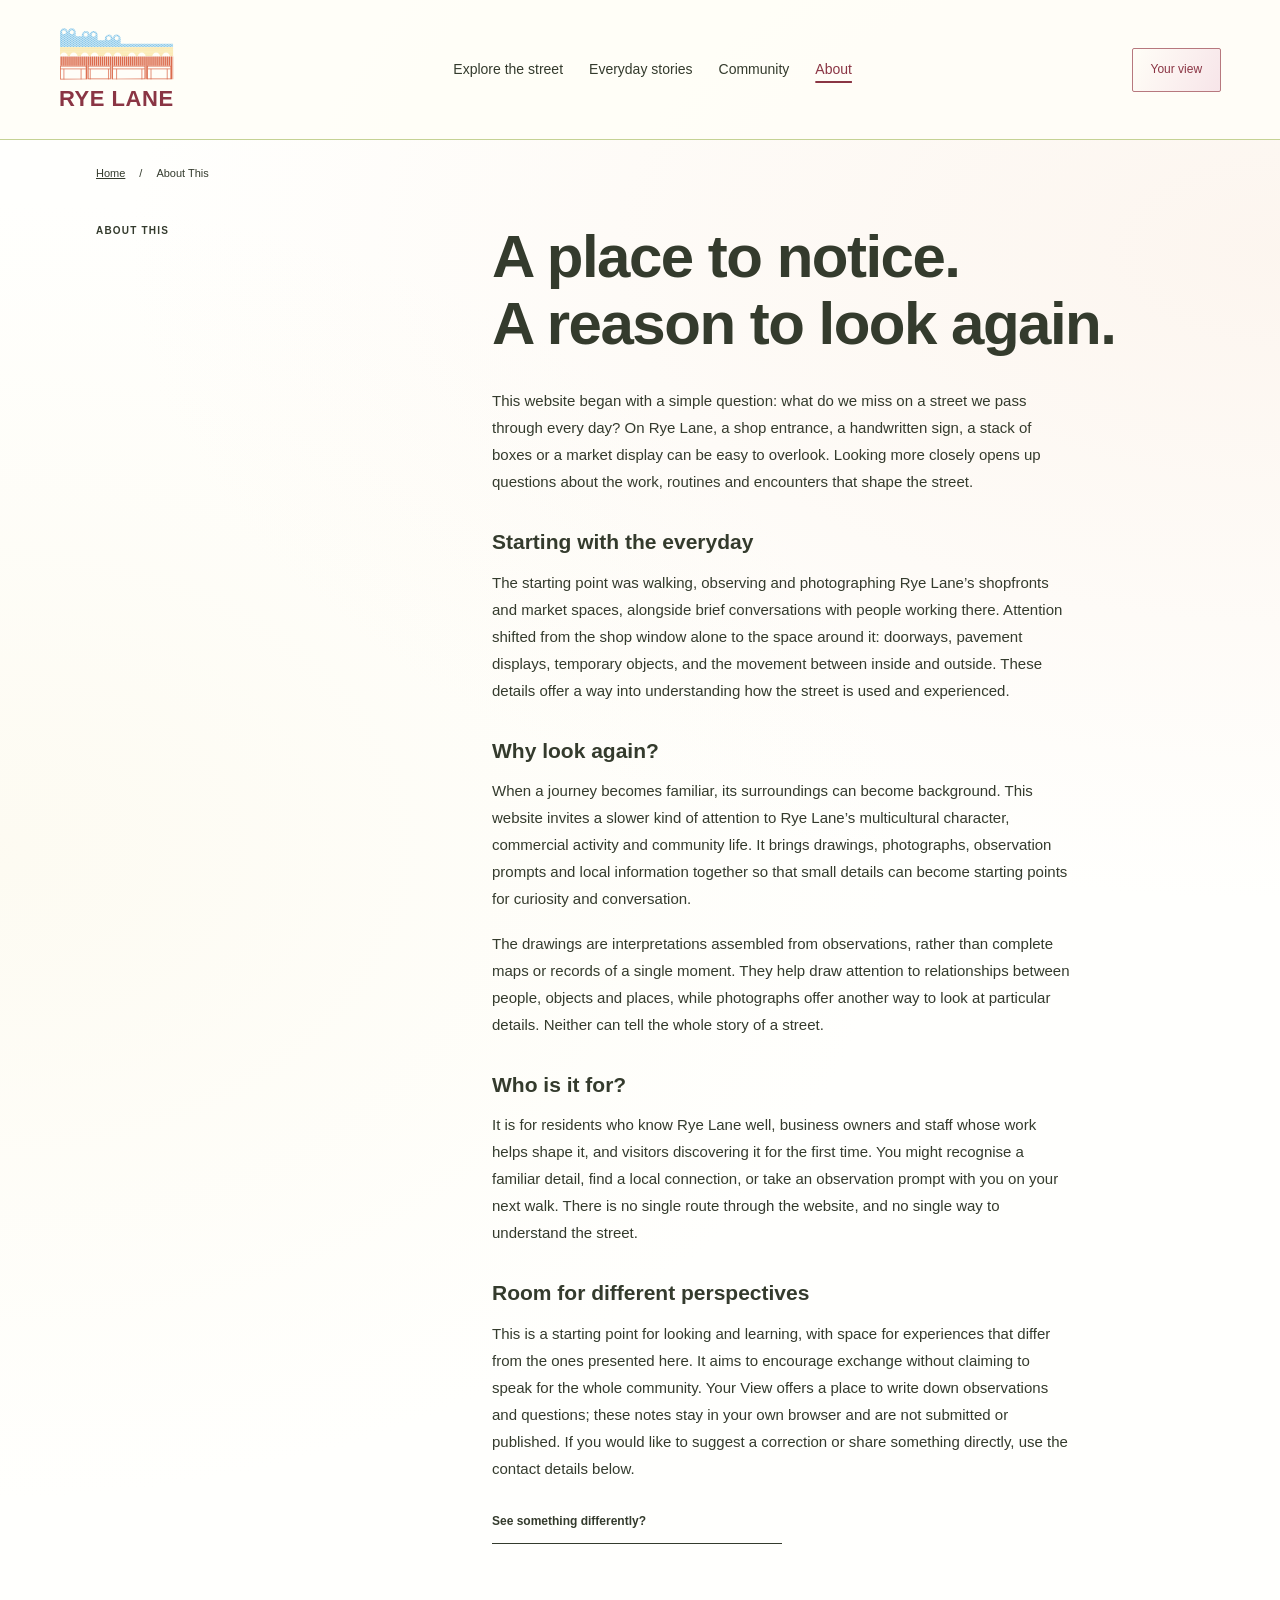
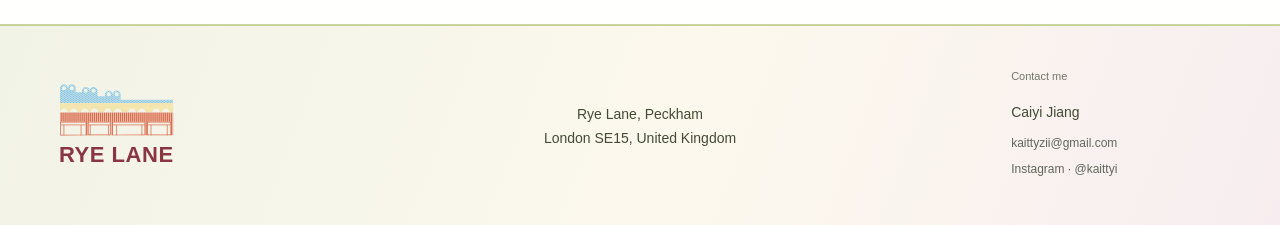
==== commit 255ab98d: "Improve mobile and tablet layouts" ====
--- a/about.html
+++ b/about.html
@@ -1,5 +1,5 @@
 <!doctype html>
-<html lang="en"><head><meta charset="utf-8"><meta name="viewport" content="width=device-width,initial-scale=1"><meta name="description" content="Explore the shopfronts, market stalls and everyday details of Rye Lane, Peckham."><title>About This — Rye Lane</title><link rel="stylesheet" href="style.css"><link rel="stylesheet" href="theme.css?v=20261030-type-spacing"></head>
+<html lang="en"><head><meta charset="utf-8"><meta name="viewport" content="width=device-width,initial-scale=1"><meta name="description" content="Explore the shopfronts, market stalls and everyday details of Rye Lane, Peckham."><title>About This — Rye Lane</title><link rel="stylesheet" href="style.css"><link rel="stylesheet" href="theme.css?v=20261109-responsive"></head>
 <body data-page="about"><a class="skip" href="#main">Skip to content</a><header><a class="brand" href="index.html">RYE LANE</a><nav aria-label="Main navigation"><a href="explore.html">Explore the street</a><a href="stories.html">Everyday stories</a><a href="community.html">Community</a><a href="about.html" aria-current="page">About</a></nav><a class="header-note" href="your-view.html">Your view </a></header>
 <main id="main"><div class="breadcrumb"><a href="index.html">Home</a><span>/</span><span>About This</span></div><section id="about" class="about section"><p class="eyebrow">ABOUT THIS</p><div><h2 class="page-heading">A place to notice.<br>A reason to look again.</h2><div class="about-copy"><p>This website began with a simple question: what do we miss on a street we pass through every day? On Rye Lane, a shop entrance, a handwritten sign, a stack of boxes or a market display can be easy to overlook. Looking more closely opens up questions about the work, routines and encounters that shape the street.</p>
 <h3>Starting with the everyday</h3><p>The starting point was walking, observing and photographing Rye Lane’s shopfronts and market spaces, alongside brief conversations with people working there. Attention shifted from the shop window alone to the space around it: doorways, pavement displays, temporary objects, and the movement between inside and outside. These details offer a way into understanding how the street is used and experienced.</p>
--- a/theme.css
+++ b/theme.css
@@ -210,3 +210,204 @@
 @media(max-width:650px){.route-lead{grid-template-columns:1fr;padding:20px}.route-stops li{grid-template-columns:35px 1fr;gap:15px}.route-lead img{height:220px}}
 .route-meta{display:flex;flex-wrap:wrap;align-items:center;gap:8px 0;font-size:12px;line-height:1.5;letter-spacing:0;font-weight:400}.route-meta span{white-space:nowrap}.route-meta span+span::before{content:'·';margin:0 10px;color:#8a8c80}.route-lead{align-items:start}.route-lead img.route-sketch{height:auto;max-height:510px;object-fit:contain}.route-upload{margin:22px 0 0;padding:18px;border:1px dashed #b9c1b3;border-radius:6px;background:#fffffd}.route-upload label{display:block;font-size:14px}.route-upload input{display:block;max-width:100%;margin-top:12px;font-size:13px}.walk-photo-preview{display:block;width:auto;max-width:100%;max-height:260px;margin:16px 0;object-fit:contain}.walk-photo-preview[hidden],.route-upload button[hidden]{display:none}.route-upload button{padding:8px 12px;background:white;border:1px solid #ccc;cursor:pointer}.route-upload .photo-status{font-size:12px;margin:8px 0 0}
 .citywalk>.route-sources{margin:24px 0 30px;padding:18px 22px;background:#f7f5ed;border:1px solid #dedfd4;border-radius:6px}.citywalk>.route-sources h2{font-size:18px;margin:0 0 10px}.citywalk>.route-sources p{margin:8px 0;font-size:13px;line-height:1.65}
+/* Local Connections: four distinct, light paper colours. */
+#local-connections .community-links>a{border:1px solid #cbd9e4;background:linear-gradient(135deg,#eaf3fa,#f7fafc);color:#343b2d;box-shadow:none;transition:box-shadow .18s,border-color .18s}
+#local-connections .community-links>a:nth-child(2){border-color:#e5cfc8;background:linear-gradient(135deg,#faece6,#fff8f4)}
+#local-connections .community-links>a:nth-child(3){border-color:#e0d8b4;background:linear-gradient(135deg,#faf4db,#fffdf4)}
+#local-connections .community-links>a:nth-child(4){border-color:#d8cfe5;background:linear-gradient(135deg,#f0eaf7,#faf7fd)}
+#local-connections .community-links>a:hover{box-shadow:0 4px 14px #343b2d0d;border-color:#a8afa2}
+/* Local directory: quiet paper cards with a restrained accent. */
+#local-connections .community-links>a:nth-child(n){position:relative;background:#fffffd;border:1px solid #deded7;border-radius:0;box-shadow:none;color:#343b2d;padding-top:32px}
+#local-connections .community-links>a::before{content:"";display:block;width:28px;height:2px;background:#9b5261;margin:0 0 20px}
+#local-connections .community-links>a>span{color:#72766c;font-size:10px;letter-spacing:.08em;line-height:1.5}
+#local-connections .community-links>a h3{margin:14px 0 12px}
+#local-connections .community-links>a p{color:#64685f}
+#local-connections .community-links>a:nth-child(n):hover{background:#faf9f5;border-color:#b8b9af;box-shadow:none}
+
+/* Shop-led profile: Inverted Audio */
+.shop-profile-link{display:block;color:inherit;text-decoration:none}.shop-profile-link:hover h2{color:#8a3544}.shop-profile-link:focus-visible{outline:2px solid #8a3544;outline-offset:6px}.record-deck{max-width:700px;font-size:21px;line-height:1.6;margin:24px 0 36px}.record-intro{display:grid;grid-template-columns:minmax(0,1.7fr) minmax(240px,1fr);gap:36px;align-items:stretch}.record-intro>img{display:block;width:100%;height:100%;max-height:480px;object-fit:cover}.record-visit{padding:28px;background:#f7f5ed;border:1px solid #deded7}.record-visit h2,.record-reading h2,.record-film h2{font-size:24px;font-weight:600;letter-spacing:-.015em;line-height:1.3;margin:12px 0 18px}.record-visit p{font-size:15px;line-height:1.8}.record-visit>a{display:block;font-size:14px;margin:12px 0;text-decoration:underline;text-underline-offset:3px;overflow-wrap:anywhere}.record-visit .small-note{font-size:12px;margin-top:24px;color:#666b61}.record-reading{display:grid;grid-template-columns:1fr 1fr;gap:48px;margin:44px 0}.record-reading p{font-size:16px;line-height:1.85;margin:0 0 16px}.record-film{padding:30px;background:#f8f7f2;border:1px solid #deded7}.record-film>div{max-width:730px}.record-film p{font-size:15px;line-height:1.75}#record-video{display:block;width:100%;max-height:65vh;background:#161616;margin-top:24px}.record-background{border-top:1px solid #deded7;padding-top:22px}.record-source,.record-return a{font-size:14px;text-decoration:underline;text-underline-offset:4px}.record-return{display:flex;justify-content:space-between;gap:20px;flex-wrap:wrap;border-top:1px solid #deded7;padding-top:24px}@media(max-width:700px){.record-intro,.record-reading{grid-template-columns:1fr;gap:24px}.record-intro>img{height:auto}.record-film,.record-visit{padding:20px}.record-deck{font-size:18px}}
+
+/* Record-store profile: a single reading column, then practical details. */
+body:is([data-page="record-store"],[data-page="etc-store"],[data-page="cafe-profile"]) .record-profile{max-width:1000px;margin-inline:auto}
+body:is([data-page="record-store"],[data-page="etc-store"],[data-page="cafe-profile"]) .record-intro{display:flex;flex-direction:column;gap:24px}
+body:is([data-page="record-store"],[data-page="etc-store"],[data-page="cafe-profile"]) .record-intro>img{width:100%;height:auto;max-height:520px;object-fit:cover}
+body:is([data-page="record-store"],[data-page="etc-store"],[data-page="cafe-profile"]) .record-visit{padding:24px 28px;border:0;border-left:3px solid #c8cdb8;background:#f7f6ef}
+body:is([data-page="record-store"],[data-page="etc-store"],[data-page="cafe-profile"]) .record-reading{display:flex;flex-direction:column;gap:30px;max-width:740px;margin:44px auto}
+body:is([data-page="record-store"],[data-page="etc-store"],[data-page="cafe-profile"]) .record-reading h2{margin-top:0}
+body:is([data-page="record-store"],[data-page="etc-store"],[data-page="cafe-profile"]) .record-film{margin:36px 0}
+@media(max-width:700px){body:is([data-page="record-store"],[data-page="etc-store"],[data-page="cafe-profile"]) .record-visit{padding:20px}body:is([data-page="record-store"],[data-page="etc-store"],[data-page="cafe-profile"]) .record-reading{gap:24px;margin:30px auto}}
+
+/* Short history stories with source links next to the claims they support. */
+.history-stories .history-intro{max-width:680px;line-height:1.8}
+.history-chapters{max-width:800px;margin:42px auto 0}
+.history-chapter{padding:28px 0 32px;border-top:1px solid #d9d9ce}
+.history-chapter-meta{display:flex;align-items:center;gap:16px;margin:0 0 16px;font:11px/1.5 Arial,sans-serif;letter-spacing:.09em;color:#70765e}
+.history-chapter-meta span{display:inline-grid;place-items:center;width:30px;height:30px;border-radius:50%;background:#eef0e4;color:#663d45;letter-spacing:0}
+.history-chapter h3{font-size:clamp(22px,2.8vw,30px);line-height:1.25;letter-spacing:-.02em;color:#663d45;margin:0 0 14px}
+.history-chapter>p:not(.history-chapter-meta){max-width:700px;font-size:16px;line-height:1.85;margin:0 0 16px}
+.history-source{font-size:13px;line-height:1.7;text-decoration:underline;text-underline-offset:4px;color:#49675e;display:inline-block;max-width:100%}
+.history-stories .history-end{max-width:800px;margin:20px auto 24px;padding:26px;background:#f6f5ec}
+.history-stories .history-end h3{font-size:23px;margin:0 0 12px;line-height:1.3}
+.feed-status{font-size:12px;line-height:1.7;color:#68705e;margin:0 0 22px}
+@media(max-width:600px){.history-chapters{margin-top:26px}.history-chapter{padding:24px 0}.history-chapter>p:not(.history-chapter-meta){font-size:15px}.history-stories .history-end{padding:22px}}
+
+/* Dates lead each history entry. */
+.history-chapter h3.history-date{font-size:clamp(38px,5vw,58px);line-height:1.1;letter-spacing:-.035em;margin:0 0 20px;color:#8a3544}
+
+/* White paper for the three connected walks, with geographic walking maps. */
+body[data-page="citywalk"]{background:#fffffd}
+body[data-page="citywalk"] .route-lead{background:#fff;border:1px solid #e5e5df;grid-template-columns:minmax(0,.85fr) minmax(0,1.15fr);align-items:start}
+body[data-page="citywalk"] :is(.route-sources,.route-upload){background:#fdfdfb;border-color:#e2e3dc}
+.route-map-panel{min-width:0}.route-map-image-link{display:block}.route-map-panel img.route-sketch{display:block;width:100%;height:auto;max-height:none;background:#fcfcfa}.route-map-panel .route-map-caption{font-size:12px;line-height:1.6;color:#666b61;margin:10px 0 0}
+@media(max-width:700px){body[data-page="citywalk"] .route-lead{grid-template-columns:1fr;padding:20px}}
+
+/* One English photo picker per walk, beside the route map. */
+.route-lead .route-upload{margin-top:28px;padding:20px;background:#fdfdfb}
+.route-lead .route-upload h3{font-size:17px;line-height:1.4;margin:0 0 10px;font-weight:600}
+.route-lead .route-upload .upload-help{font-size:13px;line-height:1.7;margin:0 0 16px;color:#666b61}
+.route-upload .walk-photo-input{position:absolute;width:1px;height:1px;opacity:0;overflow:hidden;padding:0;margin:0}
+.route-upload label.walk-photo-choose{display:inline-block;padding:10px 14px;border:1px solid #8a3544;color:#8a3544;background:#fff;cursor:pointer;font-size:13px}
+.route-upload:focus-within .walk-photo-choose{outline:2px solid #8a3544;outline-offset:3px}
+.walk-photo-filename{display:block;margin-top:10px;font-size:12px;line-height:1.6;color:#666b61;overflow-wrap:anywhere}
+
+/* A quieter, aligned layout for the walk introduction and stops. */
+body[data-page="citywalk"] .route-lead{padding:28px;gap:36px;grid-template-columns:minmax(0,1fr) minmax(0,1fr)}
+body[data-page="citywalk"] .route-meta{gap:6px 0;line-height:1.8}
+body[data-page="citywalk"] .route-meta span{white-space:normal}
+body[data-page="citywalk"] .route-lead h2{font-size:clamp(25px,2.6vw,34px);line-height:1.2;margin:18px 0}
+body[data-page="citywalk"] .route-lead>div>p{margin:0 0 20px}
+body[data-page="citywalk"] .route-map{margin-top:0}
+body[data-page="citywalk"] .route-lead .route-upload{margin-top:26px;border-style:solid;border-color:#e4e4df;padding:20px}
+body[data-page="citywalk"] .route-map-panel img.route-sketch{max-height:610px;object-fit:contain}
+body[data-page="citywalk"] .route-stops{max-width:850px;margin:40px auto}
+body[data-page="citywalk"] .route-stops li{display:block;padding:28px 0}
+body[data-page="citywalk"] .route-stops h3{font-size:23px;margin:8px 0 12px}
+body[data-page="citywalk"] .route-stops .eyebrow{margin:0;font-size:11px}
+@media(max-width:700px){body[data-page="citywalk"] .route-lead{grid-template-columns:1fr;padding:20px;gap:26px}body[data-page="citywalk"] .route-stops{margin-top:28px}}
+
+/* Keep only the route overview; align the map with the photo panel. */
+body[data-page="citywalk"] .route-lead{grid-template-columns:minmax(0,.85fr) minmax(0,1.15fr);align-items:stretch}
+body[data-page="citywalk"] .route-lead>div:first-child{display:flex;flex-direction:column;align-items:flex-start}
+body[data-page="citywalk"] .route-lead .route-upload{width:100%;box-sizing:border-box;margin-top:26px;margin-bottom:0}
+body[data-page="citywalk"] .route-map-panel{position:relative;display:flex;flex-direction:column;min-height:540px;padding-bottom:0}
+body[data-page="citywalk"] .route-map-image-link{display:flex;flex:1;min-height:0}
+body[data-page="citywalk"] .route-map-panel img.route-sketch{width:100%;height:100%;max-height:none;object-fit:contain}
+body[data-page="citywalk"] .route-map-panel .route-map-caption{position:absolute;top:100%;left:0;right:0;margin:10px 0 0;font-size:11px}
+body[data-page="citywalk"] .route-lead{margin-bottom:52px}
+@media(max-width:700px){body[data-page="citywalk"] .route-lead{grid-template-columns:1fr}body[data-page="citywalk"] .route-map-panel{min-height:0}body[data-page="citywalk"] .route-map-panel img.route-sketch{height:auto}}
+body[data-page="citywalk"] .route-lead>div:first-child>.route-map{margin-bottom:26px}
+body[data-page="citywalk"] .route-lead .route-upload{margin-top:auto}
+body[data-page="citywalk"] .route-map-image-link{position:absolute;inset:0}
+@media(max-width:700px){body[data-page="citywalk"] .route-map-image-link{position:static}body[data-page="citywalk"] .route-lead .route-upload{margin-top:0}}
+
+/* Fit the overview to small screens without squeezing the two columns. */
+body[data-page="citywalk"] .route-lead>div{min-width:0}
+body[data-page="citywalk"] .route-tabs button{max-width:100%;white-space:normal;text-align:left;line-height:1.5}
+body[data-page="citywalk"] .route-meta{overflow-wrap:anywhere}
+@media(max-width:800px){
+body[data-page="citywalk"] .route-lead{grid-template-columns:1fr;padding:20px;gap:24px;margin-bottom:30px}
+body[data-page="citywalk"] .route-lead>div:first-child>.route-map{margin-bottom:22px}
+body[data-page="citywalk"] .route-lead .route-upload{margin-top:0}
+body[data-page="citywalk"] .route-map-panel{min-height:0}
+body[data-page="citywalk"] .route-map-image-link{position:static;display:block}
+body[data-page="citywalk"] .route-map-panel img.route-sketch{height:auto;max-height:none;width:100%}
+}
+@media(max-width:450px){body[data-page="citywalk"] .route-lead{padding:16px}body[data-page="citywalk"] .route-tabs{gap:8px}body[data-page="citywalk"] .route-tabs button{width:100%;padding:11px 14px}body[data-page="citywalk"] .route-lead .route-upload{padding:16px}}
+
+.shop-photo-grid>article{min-width:0;padding:20px;background:linear-gradient(135deg,#fdfcfe,#fff);border:1px solid #e8e5e9}
+.shop-photo-grid>article>img,.shop-photo-grid>article>a>img{display:block;width:100%;height:auto;aspect-ratio:16/10;object-fit:cover}
+.shop-interview summary{cursor:pointer;font-size:14px;text-decoration:underline;text-underline-offset:4px;color:#8a3544;padding:10px 0;line-height:1.6}
+.shop-interview summary:focus-visible{outline:2px solid #8a3544;outline-offset:4px}
+.shop-interview video{display:block;width:100%;max-height:430px;background:#171717;margin:14px 0}
+.shop-interview .small-note{font-size:12px;margin:8px 0 0}
+@media(max-width:600px){.shop-photo-grid>article{padding:16px}}
+
+.shop-website{display:inline-block;font-size:13px;text-decoration:underline;text-underline-offset:4px;margin-top:14px}
+
+/* Store profiles share the same reading structure and image credits. */
+.shop-official-photo{margin:0;width:100%}.shop-official-photo>img{display:block;width:100%;height:auto;max-height:560px;object-fit:cover}
+.shop-official-photo figcaption{font-size:12px;color:#666b61;line-height:1.6;margin-top:10px}.shop-official-photo figcaption a{text-decoration:underline;text-underline-offset:3px}
+.record-film video{display:block;width:100%;max-height:65vh;background:#161616;margin-top:24px}
+
+/* Shared native captions: a single readable style on every interview. */
+video::cue{font-family:Arial,Helvetica,sans-serif;font-size:18px;font-weight:400;color:#fff;background:rgba(0,0,0,.78);text-shadow:none}
+@media(max-width:600px){video::cue{font-size:14px}}
+/* The café interview is now a page section, rather than the former dialog. */
+body[data-page="cafe-profile"] #cafe-interview{width:auto;max-height:none;padding:30px;border:1px solid #e4e6df}
+body[data-page="cafe-profile"] #cafe-video{margin:24px 0 0;max-height:65vh;border-radius:0}
+@media(max-width:700px){body[data-page="cafe-profile"] #cafe-interview{padding:20px}}
+
+
+/* Align the history narrative with its section heading. */
+.history-chapters{margin-left:0;margin-right:0}
+.history-stories .history-end{margin-left:0;margin-right:0}
+
+/* Plain backgrounds; retain aligned history and black dates. */
+.history-chapter h3.history-date{color:#000}
+
+/* Responsive reading and directory layout — 9 November 2026. */
+html{-webkit-text-size-adjust:100%;text-size-adjust:100%}
+body[data-page="index"] .home-statement{max-width:68ch;font-size:16px;line-height:1.7;text-wrap:pretty}
+body[data-page="index"] .illustrated-directory{grid-template-columns:repeat(3,minmax(0,1fr));gap:28px 24px}
+body[data-page="index"] .illustrated-link:nth-child(n){aspect-ratio:auto;min-width:0;overflow:visible;padding:0 0 44px;position:relative;display:block}
+body[data-page="index"] .illustrated-link:nth-child(n) .artist-icon{position:relative;inset:auto;display:block;width:100%;height:auto;aspect-ratio:1;transform:none;margin:0}
+body[data-page="index"] .illustrated-link:nth-child(n):not(:last-child) h2{position:static;inset:auto;transform:none;margin:8px 4px -44px;min-height:36px;font-size:15px;font-weight:500;line-height:1.4;overflow-wrap:normal;text-wrap:balance}
+body[data-page="index"] .illustrated-link:last-child .speech-title{font-size:clamp(11px,1.55vw,15px);top:calc(44% - 19.36px);line-height:1.35}
+body[data-page="index"] .illustrated-link:focus-visible{outline-offset:4px}
+body[data-page="index"] .directory-caption{max-width:65ch;margin:30px auto 42px;font-size:11px;line-height:1.65;letter-spacing:.08em;text-wrap:balance}
+header nav a{display:flex;align-items:center;min-height:44px;padding:8px 2px}
+.header-note{display:inline-flex;align-items:center;justify-content:center;min-height:44px}
+:is(.route-tabs button,.filters button,.image-switch button,.solid,.download,.walk-photo-choose){min-height:44px}
+:where(main,section,article,figure,form,.route-map-panel,.record-visit){min-width:0}
+.breadcrumb{flex-wrap:wrap;line-height:1.6;row-gap:6px}
+@media(max-width:900px){
+ header{flex-wrap:wrap;gap:12px 24px;padding:18px 5%}
+ header nav{order:3;flex:0 0 100%;width:100%;gap:6px 24px;flex-wrap:wrap}
+ header nav,body[data-page="index"] header nav{font-size:14px}
+ header .brand{width:104px;font-size:19px}
+ header .brand::before{width:88px;height:58px;margin-bottom:6px}
+ .hero{padding-left:5%;padding-right:5%}
+ .walk-cards{grid-template-columns:repeat(2,minmax(0,1fr))}
+ .walk-cards article{padding:22px}
+ .scene-meta{flex-wrap:wrap;align-items:flex-start}
+ .scene-meta>span{line-height:1.6}
+ .your-view select,.your-view textarea,.route-note textarea{font-size:16px;line-height:1.5}
+ .your-view>div>p:last-child{font-size:16px;line-height:1.7}
+ .scene>p,.shop-photo-grid p:not(.eyebrow),.walk-cards p{font-size:15px;line-height:1.7}
+}
+@media(max-width:600px){
+ header{padding:16px 5%;gap:12px 20px}
+ header nav{display:grid;grid-template-columns:repeat(2,minmax(0,1fr));gap:2px 12px}
+ header nav a{padding:9px 0;line-height:1.4}
+ .header-note{font-size:13px;padding:10px 16px}
+ body[data-page="index"] .hero-title{padding:24px 0 30px}
+ body[data-page="index"] .hero-title .home-title{font-size:clamp(28px,7.5vw,34px);line-height:1.15;letter-spacing:-.025em;text-wrap:balance}
+ .home-subtitle{max-width:32ch;font-size:16px;line-height:1.55;margin-bottom:24px;text-wrap:balance}
+ body[data-page="index"] .home-statement{text-align:left;font-size:16px;line-height:1.65;margin:0 auto}
+ body[data-page="index"] .illustrated-directory{grid-template-columns:repeat(2,minmax(0,1fr));gap:24px 16px}
+ body[data-page="index"] .illustrated-link:nth-child(n):not(:last-child) h2{font-size:14px;line-height:1.4;min-height:40px;margin-top:6px}
+ body[data-page="index"] .illustrated-link:last-child .speech-title{font-size:clamp(10px,2.8vw,13px)}
+ body[data-page="index"] .directory-caption{font-size:10px;margin:26px auto 30px}
+ .walk-cards,.story-photo-pair{grid-template-columns:minmax(0,1fr)}
+ .section{padding:40px 5%}
+ .route-meta{font-size:13px}
+ .route-stops h3,.shop-photo-grid h2{font-size:23px;line-height:1.3}
+ .dialog-content{padding:20px}
+ .dialog-bar{gap:12px;padding:12px 16px}
+ .dialog-bar button{min-width:44px;min-height:44px}
+ .trolley-gallery{grid-template-columns:44px minmax(0,1fr) 44px;column-gap:4px}
+ .photo-controls button{width:44px;height:44px}
+ footer{gap:24px;padding:32px 5%}
+}
+@media(prefers-reduced-motion:reduce){.illustrated-link{transition:none}}
+@media(max-width:600px){main .page-heading{font-size:clamp(28px,7.5vw,34px);line-height:1.18}.dialog-content h2{font-size:28px;line-height:1.2}}
+/* Give small-screen gallery images the full dialog width. */
+@media(max-width:600px){
+ .trolley-gallery>img{grid-column:1/-1;grid-row:1;height:auto;max-height:50vh;max-height:50svh;object-fit:contain}
+ .photo-controls button{grid-row:2}
+ .photo-controls span{grid-row:2}
+ dialog{max-height:90vh;max-height:90dvh}
+}
+
+/* Avoid long animated jumps when following section links on touch screens. */
+@media(max-width:900px){html{scroll-behavior:auto}}
